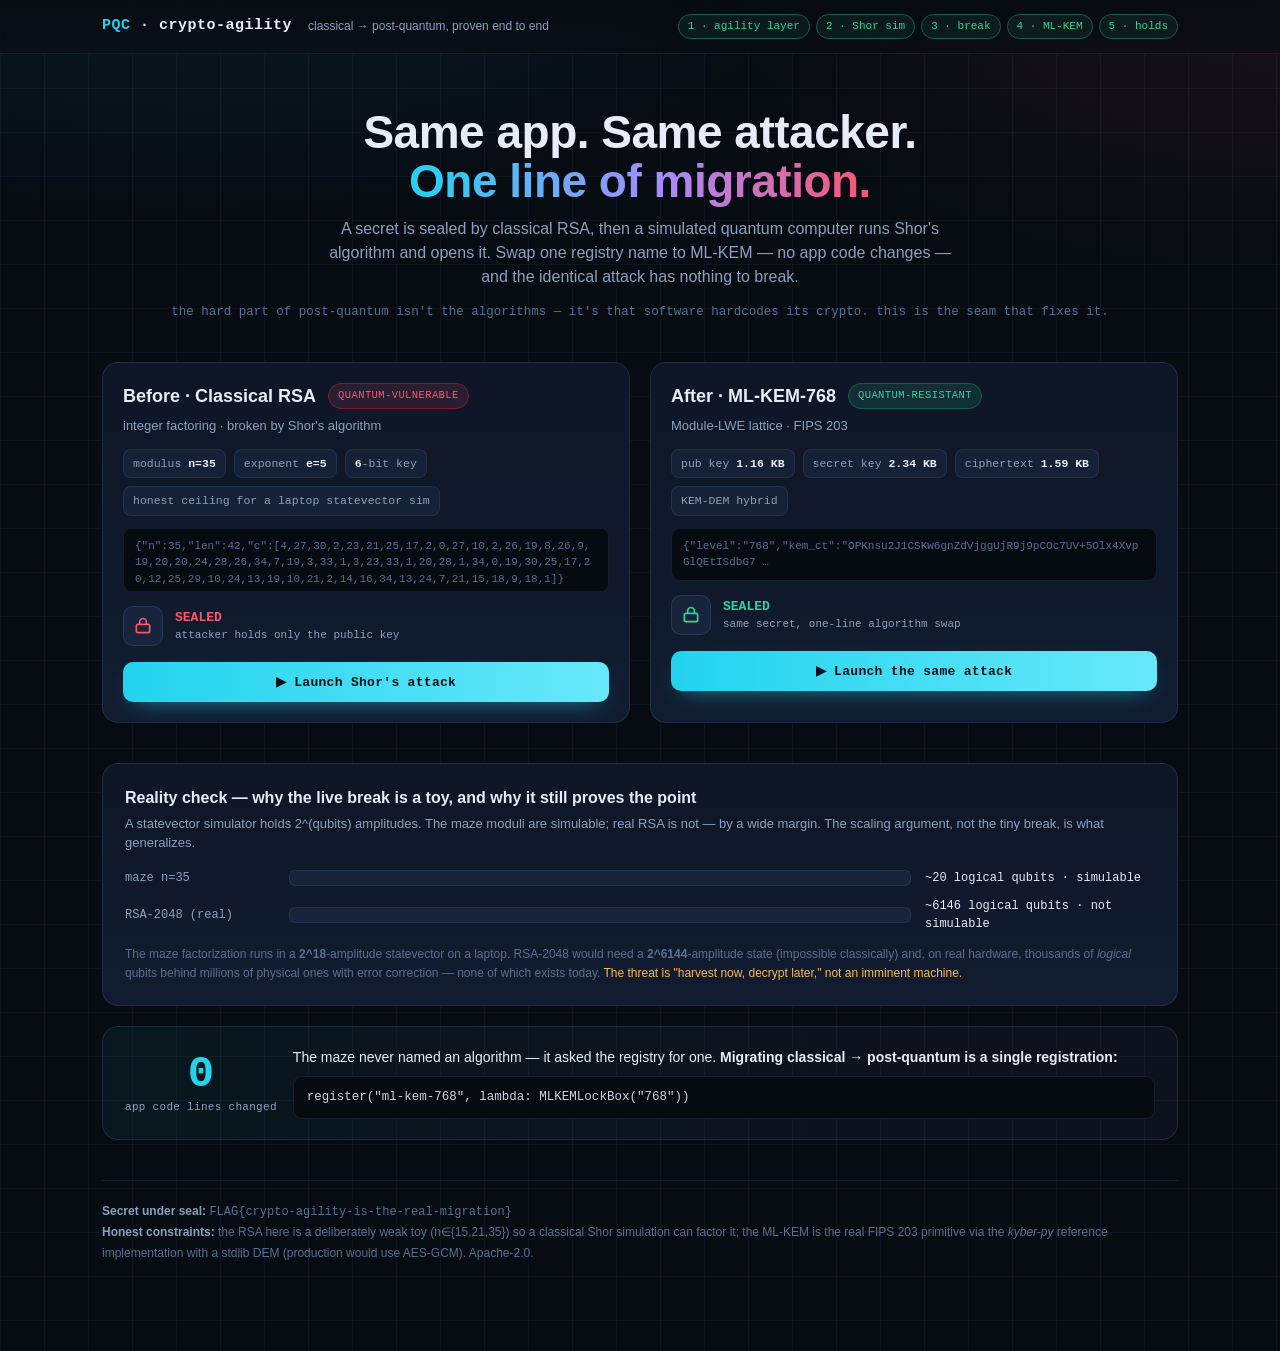
==== demo/index.html @ 7d039f70 "Phases 2-5: simulated Shor attack, ML-KEM migration, before/after demo Phase 2/3 — attacker/: a from" ====
<!doctype html>
<html lang="en">
<head>
<meta charset="utf-8" />
<meta name="viewport" content="width=device-width, initial-scale=1" />
<title>PQC · Crypto-Agility, Proven</title>
<script src="attack_data.js"></script>
<style>
  :root{
    --bg:#070b12; --bg2:#0b111c; --panel:#0e1626; --panel2:#111c30;
    --ink:#e6edf7; --dim:#8ba0bd; --faint:#5b6f8f;
    --cyan:#22d3ee; --cyan-dim:#0e7490;
    --red:#fb5570; --red-dim:#7f1d2e;
    --green:#34d399; --green-dim:#12604a;
    --amber:#f7b955;
    --grid:rgba(120,160,220,.06);
    --mono:"SF Mono",ui-monospace,"Menlo",Consolas,monospace;
    --sans:-apple-system,BlinkMacSystemFont,"Segoe UI",Roboto,sans-serif;
  }
  *{box-sizing:border-box}
  html,body{margin:0}
  body{
    font-family:var(--sans); color:var(--ink); background:var(--bg);
    background-image:
      radial-gradient(1200px 600px at 15% -10%, rgba(34,211,238,.10), transparent 60%),
      radial-gradient(1000px 500px at 100% 0%, rgba(251,85,112,.08), transparent 55%),
      linear-gradient(var(--grid) 1px,transparent 1px),
      linear-gradient(90deg,var(--grid) 1px,transparent 1px);
    background-size:auto,auto,44px 44px,44px 44px;
    line-height:1.5; -webkit-font-smoothing:antialiased;
  }
  .wrap{max-width:1120px;margin:0 auto;padding:0 22px 90px}
  header.top{
    position:sticky;top:0;z-index:20;backdrop-filter:blur(10px);
    background:linear-gradient(180deg,rgba(7,11,18,.92),rgba(7,11,18,.55));
    border-bottom:1px solid rgba(120,160,220,.12);
  }
  .top-in{max-width:1120px;margin:0 auto;padding:14px 22px;display:flex;align-items:center;gap:16px;flex-wrap:wrap}
  .brand{font-family:var(--mono);font-weight:700;letter-spacing:.5px;font-size:15px}
  .brand .q{color:var(--cyan)}
  .tag{font-size:12px;color:var(--dim)}
  .pills{margin-left:auto;display:flex;gap:6px;flex-wrap:wrap}
  .pill{font-family:var(--mono);font-size:11px;padding:3px 9px;border-radius:999px;border:1px solid rgba(120,160,220,.2);color:var(--dim)}
  .pill.on{color:var(--green);border-color:var(--green-dim);background:rgba(52,211,153,.08)}

  .hero{padding:54px 0 26px;text-align:center}
  .hero h1{font-size:clamp(28px,4.5vw,46px);margin:0 0 10px;line-height:1.08;letter-spacing:-.5px}
  .hero h1 .grad{background:linear-gradient(90deg,var(--cyan),#a78bfa 55%,var(--red));-webkit-background-clip:text;background-clip:text;color:transparent}
  .hero p{color:var(--dim);max-width:640px;margin:0 auto;font-size:16px}
  .hero .thesis{margin-top:14px;font-family:var(--mono);font-size:12.5px;color:var(--faint)}

  .grid2{display:grid;grid-template-columns:1fr 1fr;gap:20px;margin-top:14px}
  @media(max-width:860px){.grid2{grid-template-columns:1fr}}

  .vault{position:relative;border-radius:16px;padding:20px;background:linear-gradient(180deg,var(--panel),var(--panel2));border:1px solid rgba(120,160,220,.14);overflow:hidden;transition:border-color .4s,box-shadow .4s}
  .vault.before{--accent:var(--red);--accent-dim:var(--red-dim)}
  .vault.after{--accent:var(--green);--accent-dim:var(--green-dim)}
  .vault.cracked{border-color:var(--red);box-shadow:0 0 0 1px rgba(251,85,112,.4),0 20px 60px -30px rgba(251,85,112,.7)}
  .vault.held{border-color:var(--green);box-shadow:0 0 0 1px rgba(52,211,153,.35),0 20px 60px -30px rgba(52,211,153,.6)}
  .vhead{display:flex;align-items:center;gap:12px;margin-bottom:6px}
  .vhead h2{font-size:18px;margin:0}
  .badge{font-family:var(--mono);font-size:10.5px;letter-spacing:.4px;padding:4px 9px;border-radius:999px;border:1px solid var(--accent-dim);color:var(--accent);background:color-mix(in srgb,var(--accent) 12%,transparent);white-space:nowrap}
  .sub{color:var(--dim);font-size:13px;margin:2px 0 14px}
  .facts{display:flex;flex-wrap:wrap;gap:8px;margin-bottom:12px}
  .fact{font-family:var(--mono);font-size:11.5px;color:var(--dim);background:rgba(120,160,220,.07);border:1px solid rgba(120,160,220,.12);padding:5px 9px;border-radius:8px}
  .fact b{color:var(--ink);font-weight:600}
  .blob{font-family:var(--mono);font-size:11px;color:var(--faint);background:#060a11;border:1px solid rgba(120,160,220,.12);border-radius:9px;padding:9px 11px;max-height:64px;overflow:auto;word-break:break-all;margin-bottom:14px}

  .lockrow{display:flex;align-items:center;gap:12px;margin:4px 0 16px}
  .lockicon{width:40px;height:40px;flex:none;display:grid;place-items:center;border-radius:10px;background:rgba(120,160,220,.08);border:1px solid rgba(120,160,220,.16);color:var(--accent);transition:.4s}
  .lockicon svg{width:20px;height:20px}
  .lockstate{font-family:var(--mono);font-size:13px;color:var(--accent);font-weight:600}
  .lockstate small{display:block;color:var(--dim);font-weight:400;font-size:11px;letter-spacing:0}

  button.launch{width:100%;font-family:var(--mono);font-size:13px;font-weight:600;letter-spacing:.3px;color:#04121a;
    background:linear-gradient(90deg,var(--cyan),#67e8f9);border:0;padding:12px 14px;border-radius:10px;cursor:pointer;transition:.2s;box-shadow:0 8px 24px -12px rgba(34,211,238,.8)}
  button.launch:hover{transform:translateY(-1px);box-shadow:0 12px 30px -12px rgba(34,211,238,.9)}
  button.launch:disabled{opacity:.5;cursor:progress;transform:none}

  .console{margin-top:14px;font-family:var(--mono);font-size:11.5px;border-top:1px dashed rgba(120,160,220,.16);padding-top:12px;min-height:8px;display:none}
  .console.show{display:block}
  .line{opacity:0;transform:translateY(4px);animation:rise .34s forwards;padding:2px 0;color:var(--dim);display:flex;gap:8px}
  .line .mk{color:var(--cyan)}
  .line.ok .mk{color:var(--green)} .line.ok{color:var(--ink)}
  .line.hot .mk{color:var(--red)} .line.hot{color:#ffd7de}
  @keyframes rise{to{opacity:1;transform:none}}

  .qft{margin:12px 0 6px;height:120px;position:relative;background:linear-gradient(180deg,#060a11,#0a1120);border:1px solid rgba(120,160,220,.14);border-radius:10px;overflow:hidden}
  .qft .axis{position:absolute;left:0;right:0;bottom:0;height:1px;background:rgba(120,160,220,.18)}
  .qbar{position:absolute;bottom:1px;width:5px;border-radius:3px 3px 0 0;background:linear-gradient(180deg,var(--cyan),rgba(34,211,238,.15));box-shadow:0 0 10px rgba(34,211,238,.55);height:0;transition:height .7s cubic-bezier(.2,.8,.2,1)}
  .qbar.pk{background:linear-gradient(180deg,#fb5570,rgba(251,85,112,.2));box-shadow:0 0 14px rgba(251,85,112,.8)}
  .qcap{position:absolute;top:8px;left:10px;font-family:var(--mono);font-size:10.5px;color:var(--faint)}
  .qcap b{color:var(--cyan)}

  .reveal{margin-top:12px;font-family:var(--mono);font-size:14px;color:var(--red);background:rgba(251,85,112,.08);border:1px solid var(--red-dim);border-radius:10px;padding:12px 13px;display:none}
  .reveal.show{display:block}
  .reveal .k{color:var(--dim);font-size:11px;display:block;margin-bottom:4px}
  .held-note{margin-top:12px;font-family:var(--mono);font-size:12px;color:var(--green);background:rgba(52,211,153,.07);border:1px solid var(--green-dim);border-radius:10px;padding:11px 12px;display:none}
  .held-note.show{display:block}

  section.band{margin-top:40px;border-radius:16px;padding:22px;background:linear-gradient(180deg,var(--panel),var(--panel2));border:1px solid rgba(120,160,220,.14)}
  section.band h3{margin:0 0 4px;font-size:16px}
  section.band p.k{color:var(--dim);font-size:13px;margin:0 0 16px}
  .scale-row{display:flex;align-items:center;gap:14px;margin:10px 0;font-family:var(--mono);font-size:12px}
  .scale-row .name{width:150px;color:var(--dim);flex:none}
  .scale-row .track{flex:1;height:16px;border-radius:6px;background:rgba(120,160,220,.08);overflow:hidden;border:1px solid rgba(120,160,220,.12)}
  .scale-row .fill{height:100%;border-radius:6px}
  .scale-row .fill.toy{background:linear-gradient(90deg,var(--green),#6ee7b7)}
  .scale-row .fill.real{background:linear-gradient(90deg,var(--red),#fca5b5)}
  .scale-row .val{width:230px;flex:none;color:var(--ink)}
  .caption{color:var(--faint);font-size:12px;margin-top:12px;line-height:1.6}

  .mig{margin-top:20px;display:grid;grid-template-columns:auto 1fr;gap:16px;align-items:center;border-radius:16px;padding:20px 22px;background:linear-gradient(90deg,rgba(34,211,238,.06),rgba(167,139,250,.05));border:1px solid rgba(120,160,220,.16)}
  @media(max-width:640px){.mig{grid-template-columns:1fr}}
  .mig .big{font-family:var(--mono);font-size:44px;font-weight:800;color:var(--cyan);line-height:1;text-align:center}
  .mig .big small{display:block;font-size:11px;color:var(--dim);font-weight:500;margin-top:6px;letter-spacing:.3px}
  .mig code{display:block;font-family:var(--mono);font-size:12.5px;color:#cbd5e1;background:#060a11;border:1px solid rgba(120,160,220,.14);border-radius:9px;padding:11px 13px;margin-top:8px;overflow:auto}
  .mig .lbl{font-size:14px}
  .mig .lbl b{color:var(--ink)}

  footer{margin-top:40px;color:var(--faint);font-size:12px;line-height:1.7;border-top:1px solid rgba(120,160,220,.12);padding-top:20px}
  footer b{color:var(--dim)}
  .warn{color:var(--amber)}
</style>
</head>
<body>
<header class="top">
  <div class="top-in">
    <span class="brand"><span class="q">PQC</span> · crypto-agility</span>
    <span class="tag">classical → post-quantum, proven end to end</span>
    <span class="pills">
      <span class="pill on">1 · agility layer</span>
      <span class="pill on">2 · Shor sim</span>
      <span class="pill on">3 · break</span>
      <span class="pill on">4 · ML-KEM</span>
      <span class="pill on">5 · holds</span>
    </span>
  </div>
</header>

<div class="wrap">
  <div class="hero">
    <h1>Same app. Same attacker.<br><span class="grad">One line of migration.</span></h1>
    <p>A secret is sealed by classical RSA, then a simulated quantum computer runs
       Shor's algorithm and opens it. Swap one registry name to ML-KEM — no app code changes —
       and the identical attack has nothing to break.</p>
    <div class="thesis">the hard part of post-quantum isn't the algorithms — it's that software hardcodes its crypto. this is the seam that fixes it.</div>
  </div>

  <div class="grid2">
    <!-- BEFORE -->
    <div class="vault before" id="v-before">
      <div class="vhead"><h2>Before · Classical RSA</h2><span class="badge" id="b-badge">QUANTUM-VULNERABLE</span></div>
      <div class="sub" id="b-sub">integer factoring · broken by Shor's algorithm</div>
      <div class="facts" id="b-facts"></div>
      <div class="blob" id="b-blob"></div>
      <div class="lockrow">
        <div class="lockicon" id="b-icon">$LOCK$</div>
        <div class="lockstate" id="b-state">SEALED<small>attacker holds only the public key</small></div>
      </div>
      <button class="launch" id="b-launch">▶ Launch Shor's attack</button>
      <div class="qft" id="b-qft" style="display:none"><div class="qcap" id="b-qcap"></div><div class="axis"></div></div>
      <div class="console" id="b-con"></div>
      <div class="reveal" id="b-reveal"></div>
    </div>

    <!-- AFTER -->
    <div class="vault after" id="v-after">
      <div class="vhead"><h2>After · ML-KEM-768</h2><span class="badge" id="a-badge">QUANTUM-RESISTANT</span></div>
      <div class="sub" id="a-sub">Module-LWE lattice · FIPS 203</div>
      <div class="facts" id="a-facts"></div>
      <div class="blob" id="a-blob"></div>
      <div class="lockrow">
        <div class="lockicon" id="a-icon">$LOCK$</div>
        <div class="lockstate" id="a-state">SEALED<small>same secret, one-line algorithm swap</small></div>
      </div>
      <button class="launch" id="a-launch">▶ Launch the same attack</button>
      <div class="console" id="a-con"></div>
      <div class="held-note" id="a-held"></div>
    </div>
  </div>

  <!-- REALITY CHECK -->
  <section class="band">
    <h3>Reality check — why the live break is a toy, and why it still proves the point</h3>
    <p class="k">A statevector simulator holds 2^(qubits) amplitudes. The maze moduli are simulable; real RSA is not — by a wide margin. The scaling argument, not the tiny break, is what generalizes.</p>
    <div id="scale"></div>
    <div class="caption" id="scale-cap"></div>
  </section>

  <!-- MIGRATION -->
  <div class="mig">
    <div class="big" id="mig-num">0<small>app code lines changed</small></div>
    <div class="lbl">
      <div class="lbl">The maze never named an algorithm — it asked the registry for one. <b>Migrating classical → post-quantum is a single registration:</b></div>
      <code id="mig-code"></code>
    </div>
  </div>

  <footer id="foot"></footer>
</div>

<script>
const LOCK = '<svg viewBox="0 0 24 24" fill="none" stroke="currentColor" stroke-width="2"><rect x="4" y="10" width="16" height="10" rx="2"/><path d="M8 10V7a4 4 0 0 1 8 0v3"/></svg>';
const UNLOCK = '<svg viewBox="0 0 24 24" fill="none" stroke="currentColor" stroke-width="2"><rect x="4" y="10" width="16" height="10" rx="2"/><path d="M8 10V7a4 4 0 0 1 7.5-2"/></svg>';
document.querySelectorAll('.lockicon').forEach(e=>e.innerHTML=LOCK);

const D = window.ATTACK;
const sleep = ms => new Promise(r=>setTimeout(r,ms));
const $ = id => document.getElementById(id);
const fmtBytes = n => n>=1024 ? (n/1024).toFixed(2)+' KB' : n+' B';

function boot(){
  if(!D){ $('foot').textContent='attack_data.js not found — run: python -m attacker.report'; return; }
  const b=D.before, a=D.after;

  // BEFORE facts
  $('b-facts').innerHTML = [
    `modulus <b>n=${b.n}</b>`, `exponent <b>e=${b.e}</b>`,
    `<b>${b.bits}</b>-bit key`, `${b.note}`
  ].map(t=>`<span class="fact">${t}</span>`).join('');
  $('b-blob').textContent = b.ciphertext;

  // AFTER facts
  $('a-facts').innerHTML = [
    `pub key <b>${fmtBytes(a.public_bytes)}</b>`, `secret key <b>${fmtBytes(a.private_bytes)}</b>`,
    `ciphertext <b>${fmtBytes(a.ciphertext_bytes)}</b>`, `KEM-DEM hybrid`
  ].map(t=>`<span class="fact">${t}</span>`).join('');
  $('a-blob').textContent = a.ciphertext_preview + ' …';

  // scaling
  const toy=D.resources.toy, real=D.resources.rsa2048;
  const logq_toy=toy.logical_qubits_approx, logq_real=real.logical_qubits_approx;
  const lg = v => Math.log10(v);
  const pct = v => (lg(v)/lg(logq_real)*100).toFixed(1);
  $('scale').innerHTML = `
    <div class="scale-row"><span class="name">maze n=${b.n}</span>
      <span class="track"><span class="fill toy" style="width:${pct(logq_toy)}%"></span></span>
      <span class="val">~${logq_toy} logical qubits · simulable</span></div>
    <div class="scale-row"><span class="name">RSA-2048 (real)</span>
      <span class="track"><span class="fill real" style="width:100%"></span></span>
      <span class="val">~${logq_real} logical qubits · not simulable</span></div>`;
  $('scale-cap').innerHTML = `The maze factorization runs in a <b>2^${toy.statevector_amplitudes.split('^')[1]}</b>-amplitude statevector on a laptop.
    RSA-2048 would need a <b>2^${real.statevector_amplitudes.split('^')[1]}</b>-amplitude state (impossible classically) and, on real hardware, thousands of
    <i>logical</i> qubits behind millions of physical ones with error correction — none of which exists today.
    <span class="warn">The threat is "harvest now, decrypt later," not an imminent machine.</span>`;

  // migration
  $('mig-num').innerHTML = D.migration.application_code_changes + '<small>app code lines changed</small>';
  $('mig-code').textContent = D.migration.registry_line;

  $('foot').innerHTML = `<b>Secret under seal:</b> <span style="font-family:var(--mono)">${D.secret_plaintext}</span><br>
    <b>Honest constraints:</b> the RSA here is a deliberately weak toy (n∈{15,21,35}) so a classical Shor simulation can factor it; the ML-KEM is the real FIPS 203 primitive via the <i>kyber-py</i> reference implementation with a stdlib DEM (production would use AES-GCM). Apache-2.0.`;
}

async function attackBefore(){
  const btn=$('b-launch'); btn.disabled=true; btn.textContent='running…';
  const c=$('b-con'); c.classList.add('show'); c.innerHTML='';
  const at=D.before.attack;
  const add=(txt,cls='')=>{ const d=document.createElement('div'); d.className='line '+cls; d.innerHTML=`<span class="mk">▸</span><span>${txt}</span>`; c.appendChild(d); };

  add(`booting simulated quantum computer — ${at.counting_qubits} counting + ${at.work_qubits} work qubits (${at.resource_estimate.statevector_amplitudes} amplitudes)`); await sleep(650);
  add(`choosing base a=${at.a} · gcd(${at.a}, ${at.N}) = 1 ✓ coprime`,'ok'); await sleep(650);
  add(`preparing superposition  Σ|x⟩ |${at.a}^x mod ${at.N}⟩  over ${at.M} states`); await sleep(500);

  // QFT viz
  const qft=$('b-qft'); qft.style.display='block';
  $('b-qcap').innerHTML=`quantum Fourier transform · interference peaks → period <b>r</b>`;
  const peaks=at.peaks, maxP=Math.max(...peaks.map(p=>p[1]));
  const W=qft.clientWidth-14;
  peaks.forEach(([cc,pp],i)=>{
    const bar=document.createElement('div'); bar.className='qbar'+(cc===at.measured_c?' pk':'');
    bar.style.left=(7+(cc/at.M)*W)+'px'; qft.appendChild(bar);
    setTimeout(()=>{ bar.style.height=(8+(pp/maxP)*92)+'px'; }, 120+i*45);
  });
  await sleep(1300);
  add(`measured c = ${at.measured_c} / ${at.M}  →  continued fraction  →  period r = ${at.period}`,'ok'); await sleep(750);
  add(`r is even · ${at.a}^(r/2) mod ${at.N} = ${at.half_exp} ≠ −1 ✓`,'ok'); await sleep(750);
  add(`gcd(${at.half_exp}−1, ${at.N}) = ${at.factors[0]}   ·   gcd(${at.half_exp}+1, ${at.N}) = ${at.factors[1]}`,'hot'); await sleep(700);
  add(`n = ${at.factors[0]} × ${at.factors[1]}  →  recovered private exponent d = ${at.recovered_d}`,'hot'); await sleep(700);

  // crack the vault
  $('v-before').classList.add('cracked');
  $('b-icon').innerHTML=UNLOCK; $('b-icon').style.color='var(--red)';
  $('b-state').innerHTML='CRACKED<small>private key reconstructed from the public key alone</small>';
  const rv=$('b-reveal'); rv.classList.add('show');
  rv.innerHTML=`<span class="k">vault opened — secret recovered:</span><span id="typ"></span>`;
  const target=at.revealed, tp=$('typ');
  for(let i=0;i<=target.length;i++){ tp.textContent=target.slice(0,i); await sleep(22); }
  btn.textContent='vault cracked';
}

async function attackAfter(){
  const btn=$('a-launch'); btn.disabled=true; btn.textContent='running…';
  const c=$('a-con'); c.classList.add('show'); c.innerHTML='';
  const at=D.after.attack;
  const add=(txt,cls='')=>{ const d=document.createElement('div'); d.className='line '+cls; d.innerHTML=`<span class="mk">▸</span><span>${txt}</span>`; c.appendChild(d); };

  add('booting the same simulated quantum computer…'); await sleep(700);
  add(`scanning target <b>${D.after.algorithm}</b> for a factoring / discrete-log problem…`); await sleep(900);
  add('no modulus found · security = Module-LWE (lattice)','ok'); await sleep(700);
  add("Shor's period-finding gives no advantage here — nothing to factor",'ok'); await sleep(600);

  $('v-after').classList.add('held');
  $('a-icon').style.color='var(--green)';
  $('a-state').innerHTML='HELD<small>the identical attack terminates with no result</small>';
  const h=$('a-held'); h.classList.add('show');
  h.innerHTML=`<b style="color:var(--green)">ATTACK FAILED · VAULT INTACT</b><br>${at.reason}<br><br>
     <span style="color:var(--dim)">Legitimate holder still opens it with the real key: <b style="color:var(--green)">${D.after.opened_with_key?'yes ✓':'no'}</b></span>`;
  btn.textContent='vault held';
}

$('b-launch').addEventListener('click',attackBefore);
$('a-launch').addEventListener('click',attackAfter);
boot();
</script>
</body>
</html>
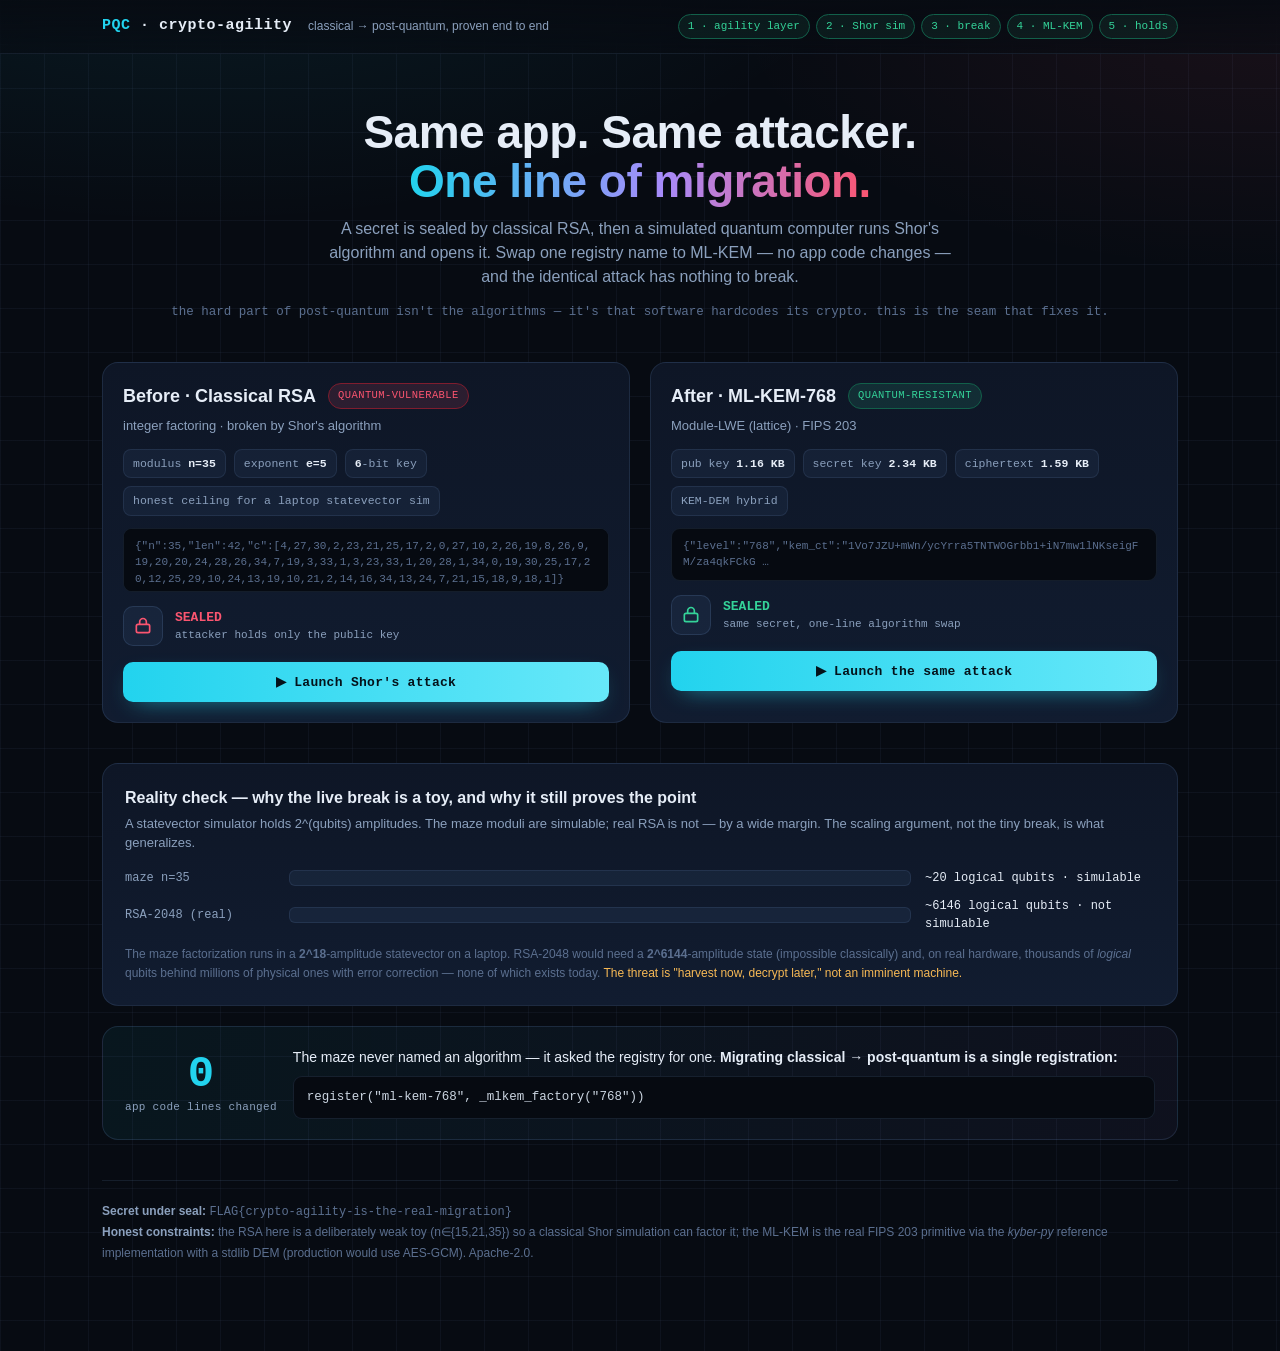
==== commit ceaf3c30: "Phase 6 hardening: fix issues from adversarial multi-agent review A 16-agent adversarial review (cry" ====
--- a/demo/index.html
+++ b/demo/index.html
@@ -166,7 +166,7 @@
 
     <!-- AFTER -->
     <div class="vault after" id="v-after">
-      <div class="vhead"><h2>After · ML-KEM-768</h2><span class="badge" id="a-badge">QUANTUM-RESISTANT</span></div>
+      <div class="vhead"><h2 id="a-title">After · ML-KEM-768</h2><span class="badge" id="a-badge">QUANTUM-RESISTANT</span></div>
       <div class="sub" id="a-sub">Module-LWE lattice · FIPS 203</div>
       <div class="facts" id="a-facts"></div>
       <div class="blob" id="a-blob"></div>
@@ -220,6 +220,10 @@
     `<b>${b.bits}</b>-bit key`, `${b.note}`
   ].map(t=>`<span class="fact">${t}</span>`).join('');
   $('b-blob').textContent = b.ciphertext;
+
+  // AFTER header/sub — data-bound so they never go stale on a level swap
+  $('a-title').textContent = 'After · ' + a.algorithm.toUpperCase();
+  if(a.family) $('a-sub').textContent = a.family + ' · FIPS 203';
 
   // AFTER facts
   $('a-facts').innerHTML = [
@@ -296,10 +300,11 @@
   const at=D.after.attack;
   const add=(txt,cls='')=>{ const d=document.createElement('div'); d.className='line '+cls; d.innerHTML=`<span class="mk">▸</span><span>${txt}</span>`; c.appendChild(d); };
 
-  add('booting the same simulated quantum computer…'); await sleep(700);
-  add(`scanning target <b>${D.after.algorithm}</b> for a factoring / discrete-log problem…`); await sleep(900);
-  add('no modulus found · security = Module-LWE (lattice)','ok'); await sleep(700);
-  add("Shor's period-finding gives no advantage here — nothing to factor",'ok'); await sleep(600);
+  const probe = at.probe || {};
+  add('booting the same simulated quantum computer — factoring routine online'); await sleep(700);
+  add(`probing the public key of <b>${D.after.algorithm}</b> for an integer modulus to factor…`); await sleep(900);
+  add(`public key is a ${probe.public_key_type||'lattice key'}${probe.public_key_bytes?' ('+fmtBytes(probe.public_key_bytes)+')':''} · integer modulus found: <b>${probe.integer_modulus_found?'yes':'no'}</b>`, probe.integer_modulus_found?'hot':'ok'); await sleep(800);
+  add("no factoring target → Shor's period-finding has no input; the attack halts before it starts",'ok'); await sleep(600);
 
   $('v-after').classList.add('held');
   $('a-icon').style.color='var(--green)';
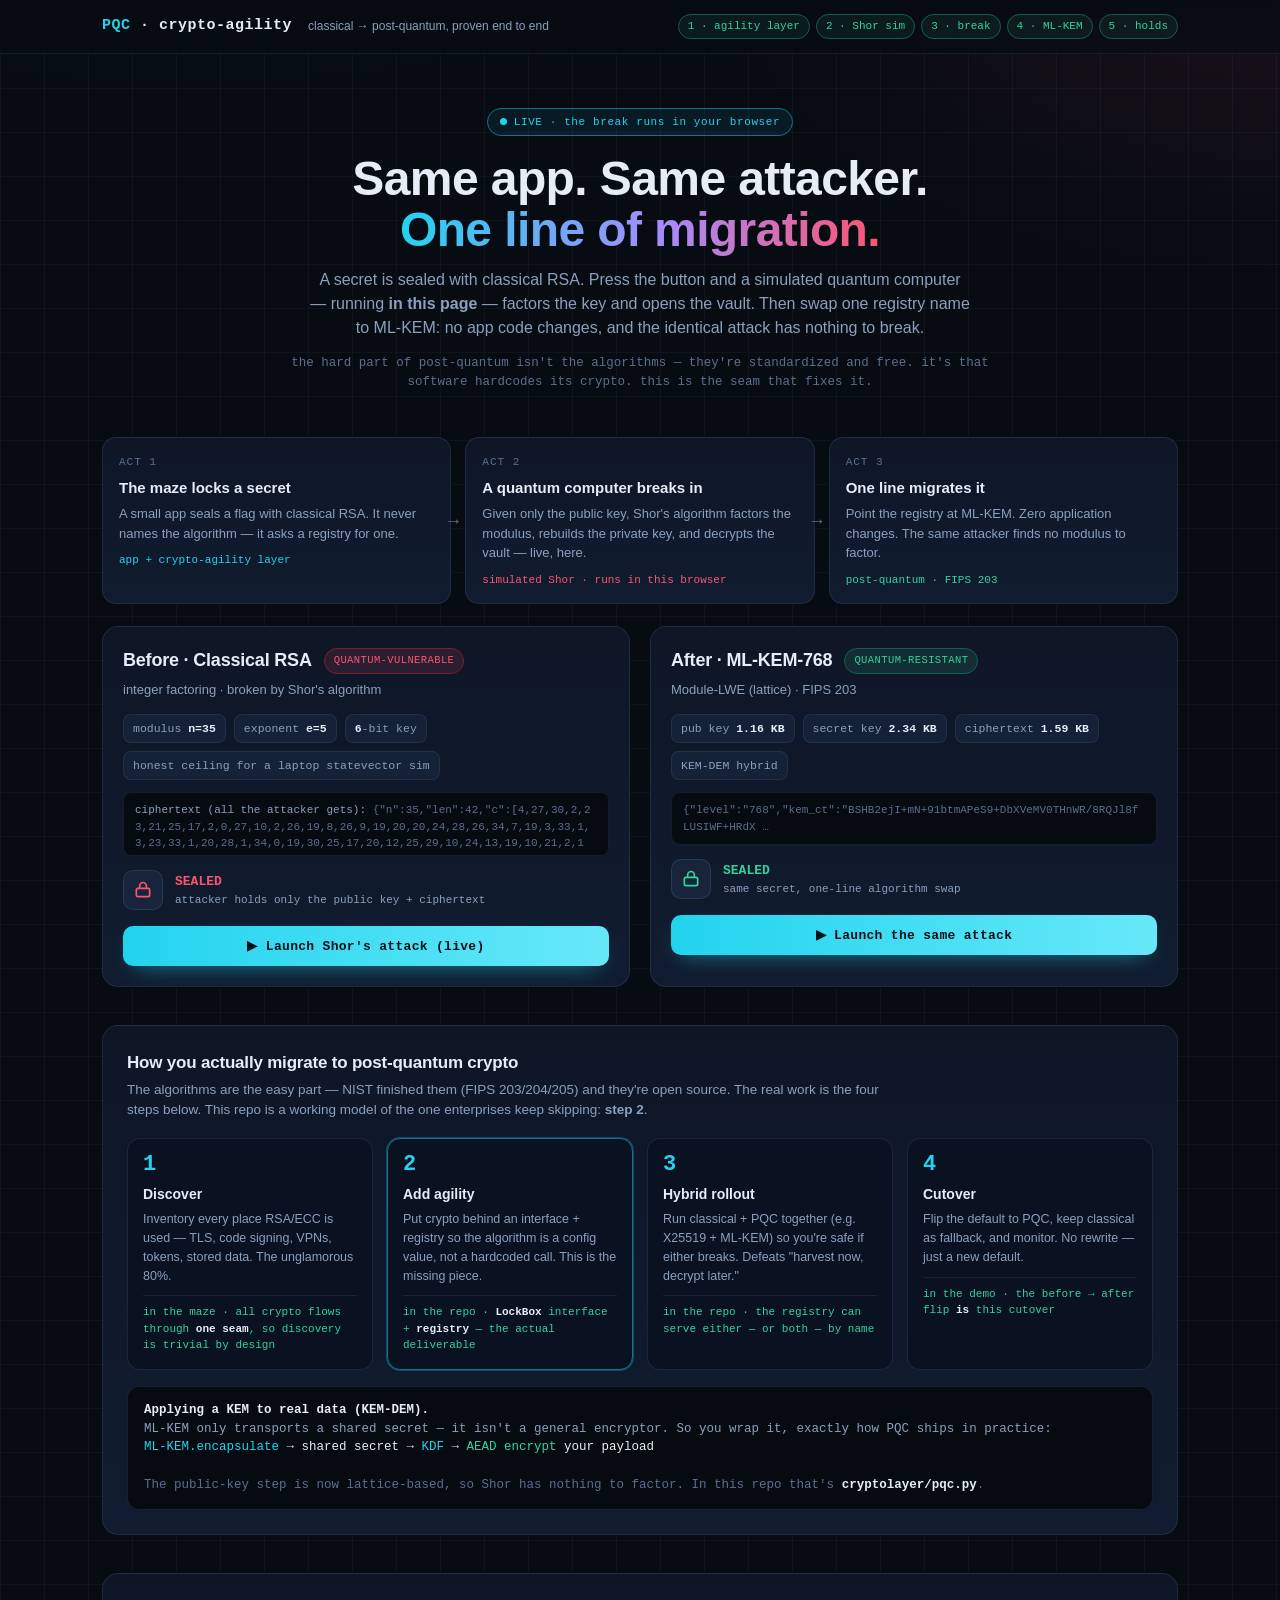
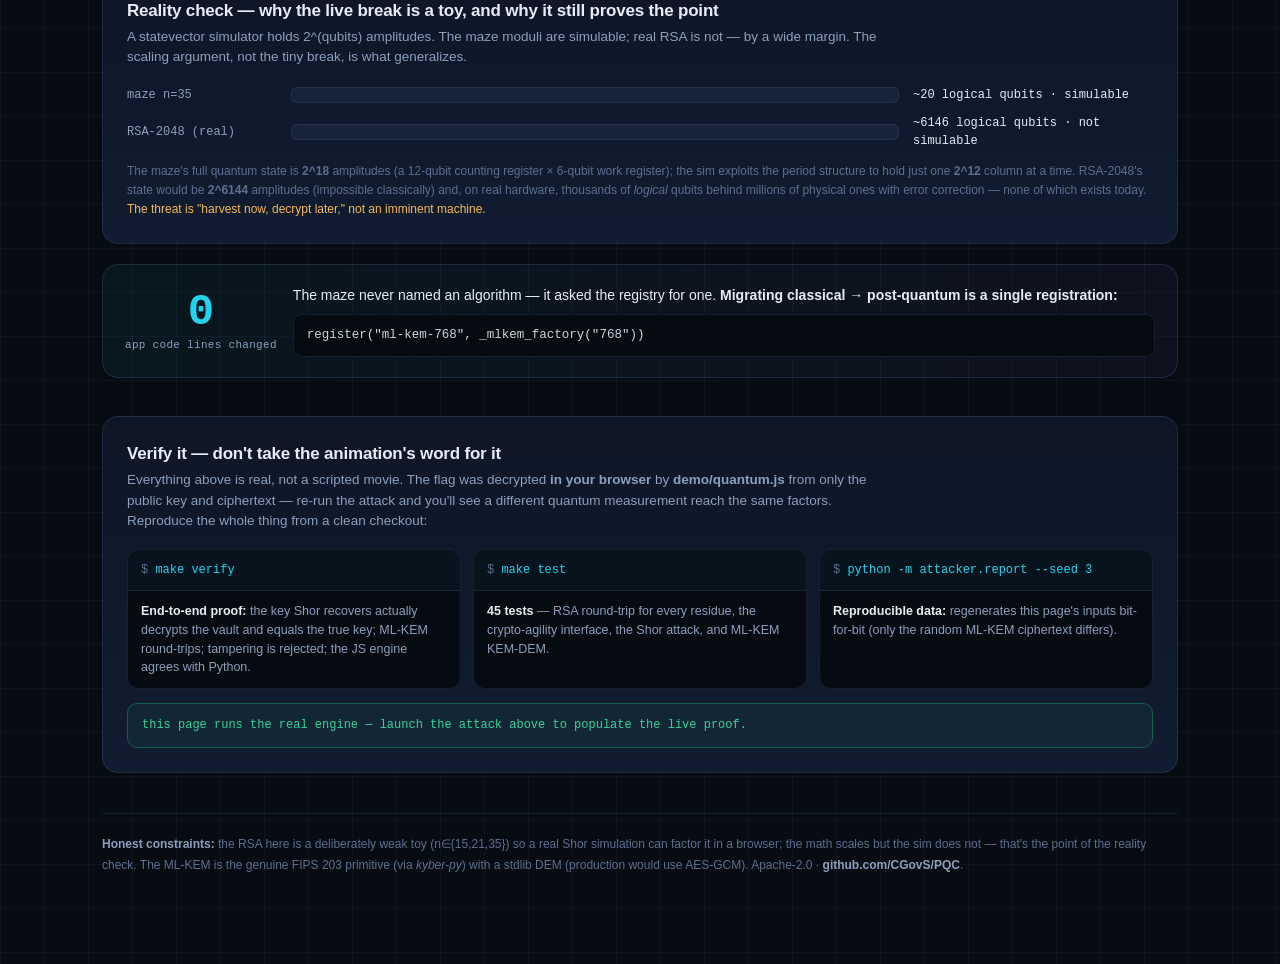
==== commit 84420739: "v2.1.0 — live in-browser hack, PQC explainers, real verification harness The demo now performs the b" ====
--- a/demo/index.html
+++ b/demo/index.html
@@ -3,17 +3,19 @@
 <head>
 <meta charset="utf-8" />
 <meta name="viewport" content="width=device-width, initial-scale=1" />
-<title>PQC · Crypto-Agility, Proven</title>
+<title>PQC · Crypto-Agility, Proven Live</title>
 <script src="attack_data.js"></script>
+<script src="quantum.js"></script>
 <style>
   :root{
     --bg:#070b12; --bg2:#0b111c; --panel:#0e1626; --panel2:#111c30;
     --ink:#e6edf7; --dim:#8ba0bd; --faint:#5b6f8f;
-    --cyan:#22d3ee; --cyan-dim:#0e7490;
+    --cyan:#22d3ee; --cyan-dim:#0e7490; --violet:#a78bfa;
     --red:#fb5570; --red-dim:#7f1d2e;
     --green:#34d399; --green-dim:#12604a;
     --amber:#f7b955;
     --grid:rgba(120,160,220,.06);
+    --line:rgba(120,160,220,.14);
     --mono:"SF Mono",ui-monospace,"Menlo",Consolas,monospace;
     --sans:-apple-system,BlinkMacSystemFont,"Segoe UI",Roboto,sans-serif;
   }
@@ -30,6 +32,9 @@
     line-height:1.5; -webkit-font-smoothing:antialiased;
   }
   .wrap{max-width:1120px;margin:0 auto;padding:0 22px 90px}
+  a{color:var(--cyan)}
+  h2,h3{letter-spacing:-.2px}
+
   header.top{
     position:sticky;top:0;z-index:20;backdrop-filter:blur(10px);
     background:linear-gradient(180deg,rgba(7,11,18,.92),rgba(7,11,18,.55));
@@ -43,16 +48,32 @@
   .pill{font-family:var(--mono);font-size:11px;padding:3px 9px;border-radius:999px;border:1px solid rgba(120,160,220,.2);color:var(--dim)}
   .pill.on{color:var(--green);border-color:var(--green-dim);background:rgba(52,211,153,.08)}
 
-  .hero{padding:54px 0 26px;text-align:center}
-  .hero h1{font-size:clamp(28px,4.5vw,46px);margin:0 0 10px;line-height:1.08;letter-spacing:-.5px}
-  .hero h1 .grad{background:linear-gradient(90deg,var(--cyan),#a78bfa 55%,var(--red));-webkit-background-clip:text;background-clip:text;color:transparent}
-  .hero p{color:var(--dim);max-width:640px;margin:0 auto;font-size:16px}
-  .hero .thesis{margin-top:14px;font-family:var(--mono);font-size:12.5px;color:var(--faint)}
-
-  .grid2{display:grid;grid-template-columns:1fr 1fr;gap:20px;margin-top:14px}
+  .hero{padding:54px 0 20px;text-align:center}
+  .live{display:inline-flex;align-items:center;gap:7px;font-family:var(--mono);font-size:11px;letter-spacing:.6px;color:var(--cyan);
+    border:1px solid var(--cyan-dim);background:rgba(34,211,238,.08);padding:5px 12px;border-radius:999px;margin-bottom:18px}
+  .live .dot{width:7px;height:7px;border-radius:50%;background:var(--cyan);box-shadow:0 0 0 0 rgba(34,211,238,.7);animation:pulse 1.8s infinite}
+  @keyframes pulse{0%{box-shadow:0 0 0 0 rgba(34,211,238,.6)}70%{box-shadow:0 0 0 7px rgba(34,211,238,0)}100%{box-shadow:0 0 0 0 rgba(34,211,238,0)}}
+  .hero h1{font-size:clamp(28px,4.6vw,48px);margin:0 0 12px;line-height:1.06;letter-spacing:-.6px}
+  .hero h1 .grad{background:linear-gradient(90deg,var(--cyan),var(--violet) 55%,var(--red));-webkit-background-clip:text;background-clip:text;color:transparent}
+  .hero p{color:var(--dim);max-width:660px;margin:0 auto;font-size:16px}
+  .hero .thesis{margin-top:14px;font-family:var(--mono);font-size:12.5px;color:var(--faint);max-width:760px;margin-left:auto;margin-right:auto}
+
+  /* 3-act explainer strip */
+  .acts{display:grid;grid-template-columns:repeat(3,1fr);gap:14px;margin:26px 0 6px}
+  @media(max-width:820px){.acts{grid-template-columns:1fr}}
+  .act{position:relative;border-radius:14px;padding:16px 16px 15px;background:linear-gradient(180deg,var(--panel),var(--panel2));border:1px solid var(--line)}
+  .act .n{font-family:var(--mono);font-size:11px;color:var(--faint);letter-spacing:1px}
+  .act h4{margin:6px 0 5px;font-size:15px}
+  .act p{margin:0;color:var(--dim);font-size:13px}
+  .act .who{margin-top:9px;font-family:var(--mono);font-size:11px;color:var(--cyan)}
+  .act.a2 .who{color:var(--red)} .act.a3 .who{color:var(--green)}
+  .act .arrow{position:absolute;right:-12px;top:50%;transform:translateY(-50%);color:var(--faint);font-size:18px;z-index:2}
+  @media(max-width:820px){.act .arrow{display:none}}
+
+  .grid2{display:grid;grid-template-columns:1fr 1fr;gap:20px;margin-top:22px}
   @media(max-width:860px){.grid2{grid-template-columns:1fr}}
 
-  .vault{position:relative;border-radius:16px;padding:20px;background:linear-gradient(180deg,var(--panel),var(--panel2));border:1px solid rgba(120,160,220,.14);overflow:hidden;transition:border-color .4s,box-shadow .4s}
+  .vault{position:relative;border-radius:16px;padding:20px;background:linear-gradient(180deg,var(--panel),var(--panel2));border:1px solid var(--line);overflow:hidden;transition:border-color .4s,box-shadow .4s}
   .vault.before{--accent:var(--red);--accent-dim:var(--red-dim)}
   .vault.after{--accent:var(--green);--accent-dim:var(--green-dim)}
   .vault.cracked{border-color:var(--red);box-shadow:0 0 0 1px rgba(251,85,112,.4),0 20px 60px -30px rgba(251,85,112,.7)}
@@ -65,6 +86,7 @@
   .fact{font-family:var(--mono);font-size:11.5px;color:var(--dim);background:rgba(120,160,220,.07);border:1px solid rgba(120,160,220,.12);padding:5px 9px;border-radius:8px}
   .fact b{color:var(--ink);font-weight:600}
   .blob{font-family:var(--mono);font-size:11px;color:var(--faint);background:#060a11;border:1px solid rgba(120,160,220,.12);border-radius:9px;padding:9px 11px;max-height:64px;overflow:auto;word-break:break-all;margin-bottom:14px}
+  .blob .bk{color:var(--dim)}
 
   .lockrow{display:flex;align-items:center;gap:12px;margin:4px 0 16px}
   .lockicon{width:40px;height:40px;flex:none;display:grid;place-items:center;border-radius:10px;background:rgba(120,160,220,.08);border:1px solid rgba(120,160,220,.16);color:var(--accent);transition:.4s}
@@ -76,6 +98,7 @@
     background:linear-gradient(90deg,var(--cyan),#67e8f9);border:0;padding:12px 14px;border-radius:10px;cursor:pointer;transition:.2s;box-shadow:0 8px 24px -12px rgba(34,211,238,.8)}
   button.launch:hover{transform:translateY(-1px);box-shadow:0 12px 30px -12px rgba(34,211,238,.9)}
   button.launch:disabled{opacity:.5;cursor:progress;transform:none}
+  button.launch.rerun{background:linear-gradient(90deg,#334155,#475569);color:var(--ink);box-shadow:none}
 
   .console{margin-top:14px;font-family:var(--mono);font-size:11.5px;border-top:1px dashed rgba(120,160,220,.16);padding-top:12px;min-height:8px;display:none}
   .console.show{display:block}
@@ -85,29 +108,48 @@
   .line.hot .mk{color:var(--red)} .line.hot{color:#ffd7de}
   @keyframes rise{to{opacity:1;transform:none}}
 
-  .qft{margin:12px 0 6px;height:120px;position:relative;background:linear-gradient(180deg,#060a11,#0a1120);border:1px solid rgba(120,160,220,.14);border-radius:10px;overflow:hidden}
-  .qft .axis{position:absolute;left:0;right:0;bottom:0;height:1px;background:rgba(120,160,220,.18)}
-  .qbar{position:absolute;bottom:1px;width:5px;border-radius:3px 3px 0 0;background:linear-gradient(180deg,var(--cyan),rgba(34,211,238,.15));box-shadow:0 0 10px rgba(34,211,238,.55);height:0;transition:height .7s cubic-bezier(.2,.8,.2,1)}
-  .qbar.pk{background:linear-gradient(180deg,#fb5570,rgba(251,85,112,.2));box-shadow:0 0 14px rgba(251,85,112,.8)}
-  .qcap{position:absolute;top:8px;left:10px;font-family:var(--mono);font-size:10.5px;color:var(--faint)}
-  .qcap b{color:var(--cyan)}
-
-  .reveal{margin-top:12px;font-family:var(--mono);font-size:14px;color:var(--red);background:rgba(251,85,112,.08);border:1px solid var(--red-dim);border-radius:10px;padding:12px 13px;display:none}
+  .qft{margin:12px 0 6px;height:132px;position:relative;background:linear-gradient(180deg,#060a11,#0a1120);border:1px solid rgba(120,160,220,.14);border-radius:10px;overflow:hidden}
+  .qft .axis{position:absolute;left:0;right:0;bottom:18px;height:1px;background:rgba(120,160,220,.18)}
+  .qbar{position:absolute;bottom:19px;width:5px;border-radius:3px 3px 0 0;background:linear-gradient(180deg,var(--cyan),rgba(34,211,238,.15));box-shadow:0 0 10px rgba(34,211,238,.55);height:0;transition:height .7s cubic-bezier(.2,.8,.2,1)}
+  .qbar.pk{background:linear-gradient(180deg,#fb5570,rgba(251,85,112,.2));box-shadow:0 0 16px rgba(251,85,112,.85);width:6px}
+  .qcap{position:absolute;top:8px;left:10px;right:10px;font-family:var(--mono);font-size:10.5px;color:var(--faint);display:flex;justify-content:space-between}
+  .qcap b{color:var(--cyan)} .qcap .lg{color:var(--red)}
+  .qtick{position:absolute;bottom:3px;font-family:var(--mono);font-size:9.5px;color:var(--faint);transform:translateX(-50%)}
+
+  .reveal{margin-top:12px;font-family:var(--mono);font-size:14px;color:var(--red);background:rgba(251,85,112,.08);border:1px solid var(--red-dim);border-radius:10px;padding:12px 13px;display:none;word-break:break-all}
   .reveal.show{display:block}
   .reveal .k{color:var(--dim);font-size:11px;display:block;margin-bottom:4px}
-  .held-note{margin-top:12px;font-family:var(--mono);font-size:12px;color:var(--green);background:rgba(52,211,153,.07);border:1px solid var(--green-dim);border-radius:10px;padding:11px 12px;display:none}
+  .reveal .vok{color:var(--green);font-size:11px;display:block;margin-top:7px}
+  .held-note{margin-top:12px;font-family:var(--mono);font-size:12px;color:var(--green);background:rgba(52,211,153,.07);border:1px solid var(--green-dim);border-radius:10px;padding:11px 12px;display:none;line-height:1.55}
   .held-note.show{display:block}
 
-  section.band{margin-top:40px;border-radius:16px;padding:22px;background:linear-gradient(180deg,var(--panel),var(--panel2));border:1px solid rgba(120,160,220,.14)}
-  section.band h3{margin:0 0 4px;font-size:16px}
-  section.band p.k{color:var(--dim);font-size:13px;margin:0 0 16px}
+  section.band{margin-top:38px;border-radius:16px;padding:24px;background:linear-gradient(180deg,var(--panel),var(--panel2));border:1px solid var(--line)}
+  section.band > h3{margin:0 0 4px;font-size:17px}
+  section.band > p.k{color:var(--dim);font-size:13.5px;margin:0 0 18px;max-width:760px}
+
+  /* migration process — 4 numbered steps */
+  .proc{display:grid;grid-template-columns:repeat(4,1fr);gap:14px}
+  @media(max-width:860px){.proc{grid-template-columns:1fr 1fr}}
+  @media(max-width:520px){.proc{grid-template-columns:1fr}}
+  .step{border-radius:13px;padding:15px;background:#0a1120;border:1px solid var(--line);position:relative}
+  .step .sn{font-family:var(--mono);font-weight:800;font-size:22px;background:linear-gradient(90deg,var(--cyan),var(--violet));-webkit-background-clip:text;background-clip:text;color:transparent;line-height:1}
+  .step h4{margin:8px 0 5px;font-size:14px}
+  .step p{margin:0 0 10px;color:var(--dim);font-size:12.5px}
+  .step .repo{font-family:var(--mono);font-size:11px;color:var(--green);border-top:1px solid rgba(120,160,220,.12);padding-top:8px}
+  .step .repo b{color:var(--ink);font-weight:600}
+  .step.hl{border-color:var(--cyan-dim);box-shadow:0 0 0 1px rgba(34,211,238,.25)}
+
+  .kd{margin-top:16px;display:grid;grid-template-columns:1fr;gap:0;font-family:var(--mono);font-size:12.5px;background:#060a11;border:1px solid var(--line);border-radius:12px;padding:14px 16px;color:var(--dim)}
+  .kd b{color:var(--ink)} .kd .c{color:var(--cyan)} .kd .g{color:var(--green)}
+  .kd .flow{color:var(--ink)}
+
   .scale-row{display:flex;align-items:center;gap:14px;margin:10px 0;font-family:var(--mono);font-size:12px}
   .scale-row .name{width:150px;color:var(--dim);flex:none}
   .scale-row .track{flex:1;height:16px;border-radius:6px;background:rgba(120,160,220,.08);overflow:hidden;border:1px solid rgba(120,160,220,.12)}
   .scale-row .fill{height:100%;border-radius:6px}
   .scale-row .fill.toy{background:linear-gradient(90deg,var(--green),#6ee7b7)}
   .scale-row .fill.real{background:linear-gradient(90deg,var(--red),#fca5b5)}
-  .scale-row .val{width:230px;flex:none;color:var(--ink)}
+  .scale-row .val{width:240px;flex:none;color:var(--ink)}
   .caption{color:var(--faint);font-size:12px;margin-top:12px;line-height:1.6}
 
   .mig{margin-top:20px;display:grid;grid-template-columns:auto 1fr;gap:16px;align-items:center;border-radius:16px;padding:20px 22px;background:linear-gradient(90deg,rgba(34,211,238,.06),rgba(167,139,250,.05));border:1px solid rgba(120,160,220,.16)}
@@ -117,6 +159,18 @@
   .mig code{display:block;font-family:var(--mono);font-size:12.5px;color:#cbd5e1;background:#060a11;border:1px solid rgba(120,160,220,.14);border-radius:9px;padding:11px 13px;margin-top:8px;overflow:auto}
   .mig .lbl{font-size:14px}
   .mig .lbl b{color:var(--ink)}
+
+  /* verify panel */
+  .verify{margin-top:20px}
+  .vgrid{display:grid;grid-template-columns:repeat(3,1fr);gap:12px;margin-top:16px}
+  @media(max-width:760px){.vgrid{grid-template-columns:1fr}}
+  .vcard{background:#060a11;border:1px solid var(--line);border-radius:12px;overflow:hidden}
+  .vcard .cmd{font-family:var(--mono);font-size:12px;color:var(--cyan);padding:11px 13px;border-bottom:1px solid var(--line);background:rgba(34,211,238,.05)}
+  .vcard .cmd::before{content:"$ ";color:var(--faint)}
+  .vcard .what{padding:11px 13px;font-size:12.5px;color:var(--dim)}
+  .vcard .what b{color:var(--ink)}
+  .proof{margin-top:14px;font-family:var(--mono);font-size:12px;color:var(--green);background:rgba(52,211,153,.06);border:1px solid var(--green-dim);border-radius:10px;padding:12px 14px;line-height:1.6}
+  .proof b{color:var(--ink)}
 
   footer{margin-top:40px;color:var(--faint);font-size:12px;line-height:1.7;border-top:1px solid rgba(120,160,220,.12);padding-top:20px}
   footer b{color:var(--dim)}
@@ -140,11 +194,33 @@
 
 <div class="wrap">
   <div class="hero">
+    <span class="live"><span class="dot"></span>LIVE · the break runs in your browser</span>
     <h1>Same app. Same attacker.<br><span class="grad">One line of migration.</span></h1>
-    <p>A secret is sealed by classical RSA, then a simulated quantum computer runs
-       Shor's algorithm and opens it. Swap one registry name to ML-KEM — no app code changes —
-       and the identical attack has nothing to break.</p>
-    <div class="thesis">the hard part of post-quantum isn't the algorithms — it's that software hardcodes its crypto. this is the seam that fixes it.</div>
+    <p>A secret is sealed with classical RSA. Press the button and a simulated quantum
+       computer — running <b>in this page</b> — factors the key and opens the vault. Then swap
+       one registry name to ML-KEM: no app code changes, and the identical attack has nothing to break.</p>
+    <div class="thesis">the hard part of post-quantum isn't the algorithms — they're standardized and free. it's that software hardcodes its crypto. this is the seam that fixes it.</div>
+  </div>
+
+  <!-- 3-ACT EXPLAINER -->
+  <div class="acts">
+    <div class="act a1">
+      <div class="n">ACT 1</div><h4>The maze locks a secret</h4>
+      <p>A small app seals a flag with classical RSA. It never names the algorithm — it asks a registry for one.</p>
+      <div class="who">app + crypto-agility layer</div>
+      <span class="arrow">→</span>
+    </div>
+    <div class="act a2">
+      <div class="n">ACT 2</div><h4>A quantum computer breaks in</h4>
+      <p>Given only the public key, Shor's algorithm factors the modulus, rebuilds the private key, and decrypts the vault — live, here.</p>
+      <div class="who">simulated Shor · runs in this browser</div>
+      <span class="arrow">→</span>
+    </div>
+    <div class="act a3">
+      <div class="n">ACT 3</div><h4>One line migrates it</h4>
+      <p>Point the registry at ML-KEM. Zero application changes. The same attacker finds no modulus to factor.</p>
+      <div class="who">post-quantum · FIPS 203</div>
+    </div>
   </div>
 
   <div class="grid2">
@@ -156,9 +232,9 @@
       <div class="blob" id="b-blob"></div>
       <div class="lockrow">
         <div class="lockicon" id="b-icon">$LOCK$</div>
-        <div class="lockstate" id="b-state">SEALED<small>attacker holds only the public key</small></div>
-      </div>
-      <button class="launch" id="b-launch">▶ Launch Shor's attack</button>
+        <div class="lockstate" id="b-state">SEALED<small>attacker holds only the public key + ciphertext</small></div>
+      </div>
+      <button class="launch" id="b-launch">▶ Launch Shor's attack (live)</button>
       <div class="qft" id="b-qft" style="display:none"><div class="qcap" id="b-qcap"></div><div class="axis"></div></div>
       <div class="console" id="b-con"></div>
       <div class="reveal" id="b-reveal"></div>
@@ -180,6 +256,40 @@
     </div>
   </div>
 
+  <!-- HOW TO ACTUALLY MIGRATE -->
+  <section class="band">
+    <h3>How you actually migrate to post-quantum crypto</h3>
+    <p class="k">The algorithms are the easy part — NIST finished them (FIPS 203/204/205) and they're open source.
+      The real work is the four steps below. This repo is a working model of the one enterprises keep skipping: <b>step 2</b>.</p>
+    <div class="proc">
+      <div class="step">
+        <div class="sn">1</div><h4>Discover</h4>
+        <p>Inventory every place RSA/ECC is used — TLS, code signing, VPNs, tokens, stored data. The unglamorous 80%.</p>
+        <div class="repo">in the maze · all crypto flows through <b>one seam</b>, so discovery is trivial by design</div>
+      </div>
+      <div class="step hl">
+        <div class="sn">2</div><h4>Add agility</h4>
+        <p>Put crypto behind an interface + registry so the algorithm is a config value, not a hardcoded call. This is the missing piece.</p>
+        <div class="repo">in the repo · <b>LockBox</b> interface + <b>registry</b> — the actual deliverable</div>
+      </div>
+      <div class="step">
+        <div class="sn">3</div><h4>Hybrid rollout</h4>
+        <p>Run classical + PQC together (e.g. X25519 + ML-KEM) so you're safe if either breaks. Defeats "harvest now, decrypt later."</p>
+        <div class="repo">in the repo · the registry can serve either — or both — by name</div>
+      </div>
+      <div class="step">
+        <div class="sn">4</div><h4>Cutover</h4>
+        <p>Flip the default to PQC, keep classical as fallback, and monitor. No rewrite — just a new default.</p>
+        <div class="repo">in the demo · the before → after flip <b>is</b> this cutover</div>
+      </div>
+    </div>
+    <div class="kd">
+      <b>Applying a KEM to real data (KEM-DEM).</b> ML-KEM only transports a shared secret — it isn't a general encryptor. So you wrap it, exactly how PQC ships in practice:<br>
+      <span class="flow"><span class="c">ML-KEM.encapsulate</span> → shared secret → <span class="c">KDF</span> → <span class="g">AEAD encrypt</span> your payload</span><br>
+      <span style="color:var(--faint)">The public-key step is now lattice-based, so Shor has nothing to factor. In this repo that's <b>cryptolayer/pqc.py</b>.</span>
+    </div>
+  </section>
+
   <!-- REALITY CHECK -->
   <section class="band">
     <h3>Reality check — why the live break is a toy, and why it still proves the point</h3>
@@ -188,14 +298,37 @@
     <div class="caption" id="scale-cap"></div>
   </section>
 
-  <!-- MIGRATION -->
+  <!-- MIGRATION ONE-LINER -->
   <div class="mig">
     <div class="big" id="mig-num">0<small>app code lines changed</small></div>
     <div class="lbl">
-      <div class="lbl">The maze never named an algorithm — it asked the registry for one. <b>Migrating classical → post-quantum is a single registration:</b></div>
+      <div>The maze never named an algorithm — it asked the registry for one. <b>Migrating classical → post-quantum is a single registration:</b></div>
       <code id="mig-code"></code>
     </div>
   </div>
+
+  <!-- VERIFY IT YOURSELF -->
+  <section class="band verify">
+    <h3>Verify it — don't take the animation's word for it</h3>
+    <p class="k">Everything above is real, not a scripted movie. The flag was decrypted <b>in your browser</b> by
+      <b>demo/quantum.js</b> from only the public key and ciphertext — re-run the attack and you'll see a different
+      quantum measurement reach the same factors. Reproduce the whole thing from a clean checkout:</p>
+    <div class="vgrid">
+      <div class="vcard">
+        <div class="cmd">make verify</div>
+        <div class="what"><b>End-to-end proof:</b> the key Shor recovers actually decrypts the vault and equals the true key; ML-KEM round-trips; tampering is rejected; the JS engine agrees with Python.</div>
+      </div>
+      <div class="vcard">
+        <div class="cmd">make test</div>
+        <div class="what"><b>45 tests</b> — RSA round-trip for every residue, the crypto-agility interface, the Shor attack, and ML-KEM KEM-DEM.</div>
+      </div>
+      <div class="vcard">
+        <div class="cmd">python -m attacker.report --seed 3</div>
+        <div class="what"><b>Reproducible data:</b> regenerates this page's inputs bit-for-bit (only the random ML-KEM ciphertext differs).</div>
+      </div>
+    </div>
+    <div class="proof" id="proof">this page runs the real engine — launch the attack above to populate the live proof.</div>
+  </section>
 
   <footer id="foot"></footer>
 </div>
@@ -209,34 +342,30 @@
 const sleep = ms => new Promise(r=>setTimeout(r,ms));
 const $ = id => document.getElementById(id);
 const fmtBytes = n => n>=1024 ? (n/1024).toFixed(2)+' KB' : n+' B';
+let liveRuns = 0;
 
 function boot(){
-  if(!D){ $('foot').textContent='attack_data.js not found — run: python -m attacker.report'; return; }
+  if(!D || !window.QC){ $('foot').textContent='attack_data.js / quantum.js not found — run: make web'; return; }
   const b=D.before, a=D.after;
 
-  // BEFORE facts
   $('b-facts').innerHTML = [
     `modulus <b>n=${b.n}</b>`, `exponent <b>e=${b.e}</b>`,
     `<b>${b.bits}</b>-bit key`, `${b.note}`
   ].map(t=>`<span class="fact">${t}</span>`).join('');
-  $('b-blob').textContent = b.ciphertext;
-
-  // AFTER header/sub — data-bound so they never go stale on a level swap
+  const ctp = JSON.parse(b.ciphertext);
+  $('b-blob').innerHTML = `<span class="bk">ciphertext (all the attacker gets):</span> ${b.ciphertext}`;
+
   $('a-title').textContent = 'After · ' + a.algorithm.toUpperCase();
   if(a.family) $('a-sub').textContent = a.family + ' · FIPS 203';
-
-  // AFTER facts
   $('a-facts').innerHTML = [
     `pub key <b>${fmtBytes(a.public_bytes)}</b>`, `secret key <b>${fmtBytes(a.private_bytes)}</b>`,
     `ciphertext <b>${fmtBytes(a.ciphertext_bytes)}</b>`, `KEM-DEM hybrid`
   ].map(t=>`<span class="fact">${t}</span>`).join('');
   $('a-blob').textContent = a.ciphertext_preview + ' …';
 
-  // scaling
   const toy=D.resources.toy, real=D.resources.rsa2048;
   const logq_toy=toy.logical_qubits_approx, logq_real=real.logical_qubits_approx;
-  const lg = v => Math.log10(v);
-  const pct = v => (lg(v)/lg(logq_real)*100).toFixed(1);
+  const lg=v=>Math.log10(v), pct=v=>(lg(v)/lg(logq_real)*100).toFixed(1);
   $('scale').innerHTML = `
     <div class="scale-row"><span class="name">maze n=${b.n}</span>
       <span class="track"><span class="fill toy" style="width:${pct(logq_toy)}%"></span></span>
@@ -244,54 +373,89 @@
     <div class="scale-row"><span class="name">RSA-2048 (real)</span>
       <span class="track"><span class="fill real" style="width:100%"></span></span>
       <span class="val">~${logq_real} logical qubits · not simulable</span></div>`;
-  $('scale-cap').innerHTML = `The maze factorization runs in a <b>2^${toy.statevector_amplitudes.split('^')[1]}</b>-amplitude statevector on a laptop.
-    RSA-2048 would need a <b>2^${real.statevector_amplitudes.split('^')[1]}</b>-amplitude state (impossible classically) and, on real hardware, thousands of
-    <i>logical</i> qubits behind millions of physical ones with error correction — none of which exists today.
+  $('scale-cap').innerHTML = `The maze's full quantum state is <b>2^${toy.statevector_amplitudes.split('^')[1]}</b> amplitudes
+    (a ${toy.counting_qubits}-qubit counting register × ${toy.work_qubits}-qubit work register); the sim exploits the period structure to hold
+    just one <b>2^${2 * toy.modulus_bits}</b> column at a time. RSA-2048's state would be <b>2^${real.statevector_amplitudes.split('^')[1]}</b> amplitudes
+    (impossible classically) and, on real hardware, thousands of <i>logical</i> qubits behind millions of physical ones with error
+    correction — none of which exists today.
     <span class="warn">The threat is "harvest now, decrypt later," not an imminent machine.</span>`;
 
-  // migration
   $('mig-num').innerHTML = D.migration.application_code_changes + '<small>app code lines changed</small>';
   $('mig-code').textContent = D.migration.registry_line;
 
-  $('foot').innerHTML = `<b>Secret under seal:</b> <span style="font-family:var(--mono)">${D.secret_plaintext}</span><br>
-    <b>Honest constraints:</b> the RSA here is a deliberately weak toy (n∈{15,21,35}) so a classical Shor simulation can factor it; the ML-KEM is the real FIPS 203 primitive via the <i>kyber-py</i> reference implementation with a stdlib DEM (production would use AES-GCM). Apache-2.0.`;
+  $('foot').innerHTML = `<b>Honest constraints:</b> the RSA here is a deliberately weak toy (n∈{15,21,35}) so a real Shor simulation can factor it in a browser; the math scales but the sim does not — that's the point of the reality check. The ML-KEM is the genuine FIPS 203 primitive (via <i>kyber-py</i>) with a stdlib DEM (production would use AES-GCM). Apache-2.0 · <b>github.com/CGovS/PQC</b>.`;
 }
 
 async function attackBefore(){
   const btn=$('b-launch'); btn.disabled=true; btn.textContent='running…';
+  // reset (supports re-run)
+  const v=$('v-before'); v.classList.remove('cracked');
+  const rv=$('b-reveal'); rv.classList.remove('show');
+  $('b-icon').innerHTML=LOCK; $('b-icon').style.color='';
+  $('b-state').innerHTML='SEALED<small>attacker holds only the public key + ciphertext</small>';
   const c=$('b-con'); c.classList.add('show'); c.innerHTML='';
-  const at=D.before.attack;
-  const add=(txt,cls='')=>{ const d=document.createElement('div'); d.className='line '+cls; d.innerHTML=`<span class="mk">▸</span><span>${txt}</span>`; c.appendChild(d); };
-
-  add(`booting simulated quantum computer — ${at.counting_qubits} counting + ${at.work_qubits} work qubits (${at.resource_estimate.statevector_amplitudes} amplitudes)`); await sleep(650);
-  add(`choosing base a=${at.a} · gcd(${at.a}, ${at.N}) = 1 ✓ coprime`,'ok'); await sleep(650);
-  add(`preparing superposition  Σ|x⟩ |${at.a}^x mod ${at.N}⟩  over ${at.M} states`); await sleep(500);
-
-  // QFT viz
-  const qft=$('b-qft'); qft.style.display='block';
-  $('b-qcap').innerHTML=`quantum Fourier transform · interference peaks → period <b>r</b>`;
-  const peaks=at.peaks, maxP=Math.max(...peaks.map(p=>p[1]));
-  const W=qft.clientWidth-14;
+  const qft=$('b-qft'); qft.style.display='none'; qft.querySelectorAll('.qbar,.qtick').forEach(e=>e.remove());
+  const add=(txt,cls='')=>{ const d=document.createElement('div'); d.className='line '+cls; d.innerHTML=`<span class="mk">▸</span><span>${txt}</span>`; c.appendChild(d); return d; };
+
+  const pub={n:D.before.n,e:D.before.e};
+  add(`booting simulated quantum computer — target: RSA public key (n=${pub.n}, e=${pub.e}) + ciphertext`); await sleep(600);
+
+  // ---- THE LIVE HACK: factor n, rebuild d, decrypt the vault ----
+  const res = QC.crackRSA(pub, D.before.ciphertext);        // real computation, fresh randomness
+  const pf = res.shor.pf, a=res.shor.a, N=pub.n, M=pf.M, r=res.shor.period, half=res.shor.half;
+  const f1=QC.gcdInt(half-1,N), f2=QC.gcdInt(half+1,N);
+
+  // Self-check: every displayed value must be a *consequence* of the measurement,
+  // not decoration. Recompute them independently — a stub that returned canned
+  // factors + a fabricated trace would fail here and the demo would refuse to lie.
+  const consistent =
+    QC.periodFromMeasurement(pf.measuredC, M, a, N) === r &&
+    QC.powmodInt(a, Math.floor(r/2), N) === half &&
+    res.factors[0] * res.factors[1] === N && N % res.factors[0] === 0;
+  if (!consistent){
+    add('self-check FAILED — displayed values are not derivable from the measurement; aborting','hot');
+    btn.disabled=false; btn.textContent='▶ retry'; return;
+  }
+
+  add(`choosing base a=${a} · gcd(${a}, ${N}) = 1 ✓ coprime`,'ok'); await sleep(520);
+  add(`preparing superposition  Σ|x⟩ |${a}^x mod ${N}⟩  over ${M} amplitudes (${pf.t} counting + ${pf.n} work qubits)`); await sleep(480);
+
+  qft.style.display='block';
+  $('b-qcap').innerHTML=`<span>quantum Fourier transform · peaks → period <b>r</b></span><span class="lg">■ measured</span>`;
+  const peaks=pf.peaks, maxP=Math.max(...peaks.map(p=>p[1])); const W=qft.clientWidth-14;
   peaks.forEach(([cc,pp],i)=>{
-    const bar=document.createElement('div'); bar.className='qbar'+(cc===at.measured_c?' pk':'');
-    bar.style.left=(7+(cc/at.M)*W)+'px'; qft.appendChild(bar);
-    setTimeout(()=>{ bar.style.height=(8+(pp/maxP)*92)+'px'; }, 120+i*45);
+    const bar=document.createElement('div'); bar.className='qbar'+(cc===pf.measuredC?' pk':'');
+    bar.style.left=(7+(cc/M)*W)+'px'; qft.appendChild(bar);
+    setTimeout(()=>{ bar.style.height=(8+(pp/maxP)*86)+'px'; }, 120+i*40);
   });
-  await sleep(1300);
-  add(`measured c = ${at.measured_c} / ${at.M}  →  continued fraction  →  period r = ${at.period}`,'ok'); await sleep(750);
-  add(`r is even · ${at.a}^(r/2) mod ${at.N} = ${at.half_exp} ≠ −1 ✓`,'ok'); await sleep(750);
-  add(`gcd(${at.half_exp}−1, ${at.N}) = ${at.factors[0]}   ·   gcd(${at.half_exp}+1, ${at.N}) = ${at.factors[1]}`,'hot'); await sleep(700);
-  add(`n = ${at.factors[0]} × ${at.factors[1]}  →  recovered private exponent d = ${at.recovered_d}`,'hot'); await sleep(700);
-
-  // crack the vault
-  $('v-before').classList.add('cracked');
+  [[0,'0'],[0.5,'M/2'],[1,'M']].forEach(([f,lbl])=>{ const t=document.createElement('div'); t.className='qtick'; t.style.left=(7+f*W)+'px'; t.textContent=lbl; qft.appendChild(t); });
+  await sleep(1250);
+
+  add(`measured c = ${pf.measuredC} / ${M}  →  continued fraction  →  period r = ${r}`,'ok'); await sleep(680);
+  add(`r is even · ${a}^(r/2) mod ${N} = ${half} ≠ −1 ✓`,'ok'); await sleep(680);
+  add(`gcd(${half}−1, ${N}) = ${f1}   ·   gcd(${half}+1, ${N}) = ${f2}`,'hot'); await sleep(640);
+  add(`n = ${res.factors[0]} × ${res.factors[1]}  →  reconstructed private exponent d = ${res.d}`,'hot'); await sleep(600);
+  add(`RSA-decrypting the sealed vault with the recovered key…`); await sleep(650);
+
+  v.classList.add('cracked');
   $('b-icon').innerHTML=UNLOCK; $('b-icon').style.color='var(--red)';
-  $('b-state').innerHTML='CRACKED<small>private key reconstructed from the public key alone</small>';
-  const rv=$('b-reveal'); rv.classList.add('show');
-  rv.innerHTML=`<span class="k">vault opened — secret recovered:</span><span id="typ"></span>`;
-  const target=at.revealed, tp=$('typ');
-  for(let i=0;i<=target.length;i++){ tp.textContent=target.slice(0,i); await sleep(22); }
-  btn.textContent='vault cracked';
+  $('b-state').innerHTML='CRACKED<small>private key reconstructed from public data alone</small>';
+  rv.classList.add('show');
+  const match = res.plaintext === D.secret_plaintext;
+  rv.innerHTML=`<span class="k">vault decrypted in-browser — recovered plaintext:</span><span id="typ"></span>`+
+    (match?`<span class="vok">✓ verified · byte-for-byte equal to the value the app sealed</span>`:``);
+  const tp=$('typ'); for(let i=0;i<=res.plaintext.length;i++){ tp.textContent=res.plaintext.slice(0,i); await sleep(20); }
+
+  liveRuns++;
+  updateProof(res, pf);
+  btn.disabled=false; btn.textContent='↻ re-run (fresh quantum measurement)'; btn.classList.add('rerun');
+}
+
+function updateProof(res, pf){
+  $('proof').innerHTML = `<b>✓ this just ran live in your browser.</b> run #${liveRuns}: base a=<b>${res.shor.a}</b>, `+
+    `Born-measured c=<b>${pf.measuredC}/${pf.M}</b>, period r=<b>${res.shor.period}</b> → factors <b>${res.factors[0]}×${res.factors[1]}</b>, `+
+    `d=<b>${res.d}</b>, plaintext recovered from ciphertext. `+
+    `Re-run: the measurement changes, the factors don't — that's a real quantum sample, not a replay.`;
 }
 
 async function attackAfter(){
@@ -300,18 +464,24 @@
   const at=D.after.attack;
   const add=(txt,cls='')=>{ const d=document.createElement('div'); d.className='line '+cls; d.innerHTML=`<span class="mk">▸</span><span>${txt}</span>`; c.appendChild(d); };
 
-  const probe = at.probe || {};
-  add('booting the same simulated quantum computer — factoring routine online'); await sleep(700);
-  add(`probing the public key of <b>${D.after.algorithm}</b> for an integer modulus to factor…`); await sleep(900);
-  add(`public key is a ${probe.public_key_type||'lattice key'}${probe.public_key_bytes?' ('+fmtBytes(probe.public_key_bytes)+')':''} · integer modulus found: <b>${probe.integer_modulus_found?'yes':'no'}</b>`, probe.integer_modulus_found?'hot':'ok'); await sleep(800);
+  // The SAME attacker, run live in JS: its target-acquisition (identical to the
+  // Python attacker's) looks for an integer modulus in the public key. Build a JS
+  // view of the ML-KEM key — a lattice key, so no `n` — and probe it for real.
+  const afterKey = { family: D.after.family, ek_bytes: D.after.public_bytes }; // no modulus
+  const liveModulus = QC.probeFactoringTarget(afterKey);    // -> null
+  const hasModulus = liveModulus !== null;
+  const authoritative = (at.probe && at.probe.integer_modulus_found) === true; // Python's emitted result
+  add('booting the same simulated quantum computer — factoring routine online'); await sleep(680);
+  add(`running the same target-acquisition on <b>${D.after.algorithm}</b>'s public key (${fmtBytes(D.after.public_bytes)})…`); await sleep(880);
+  add(`integer modulus to factor: <b>${hasModulus?'yes':'no'}</b> · ${hasModulus===authoritative?'matches the Python attacker’s probe':'⚠ disagrees with Python probe'}`, hasModulus?'hot':'ok'); await sleep(780);
   add("no factoring target → Shor's period-finding has no input; the attack halts before it starts",'ok'); await sleep(600);
 
   $('v-after').classList.add('held');
   $('a-icon').style.color='var(--green)';
   $('a-state').innerHTML='HELD<small>the identical attack terminates with no result</small>';
   const h=$('a-held'); h.classList.add('show');
-  h.innerHTML=`<b style="color:var(--green)">ATTACK FAILED · VAULT INTACT</b><br>${at.reason}<br><br>
-     <span style="color:var(--dim)">Legitimate holder still opens it with the real key: <b style="color:var(--green)">${D.after.opened_with_key?'yes ✓':'no'}</b></span>`;
+  h.innerHTML=`<b style="color:var(--green)">ATTACK FAILED · VAULT INTACT</b><br>${at.reason}<br>
+     <span style="color:var(--dim)">Legitimate holder still opens it with the real key: <b style="color:var(--green)">${D.after.opened_with_key?'yes ✓':'no'}</b> — migration preserved functionality.</span>`;
   btn.textContent='vault held';
 }
 
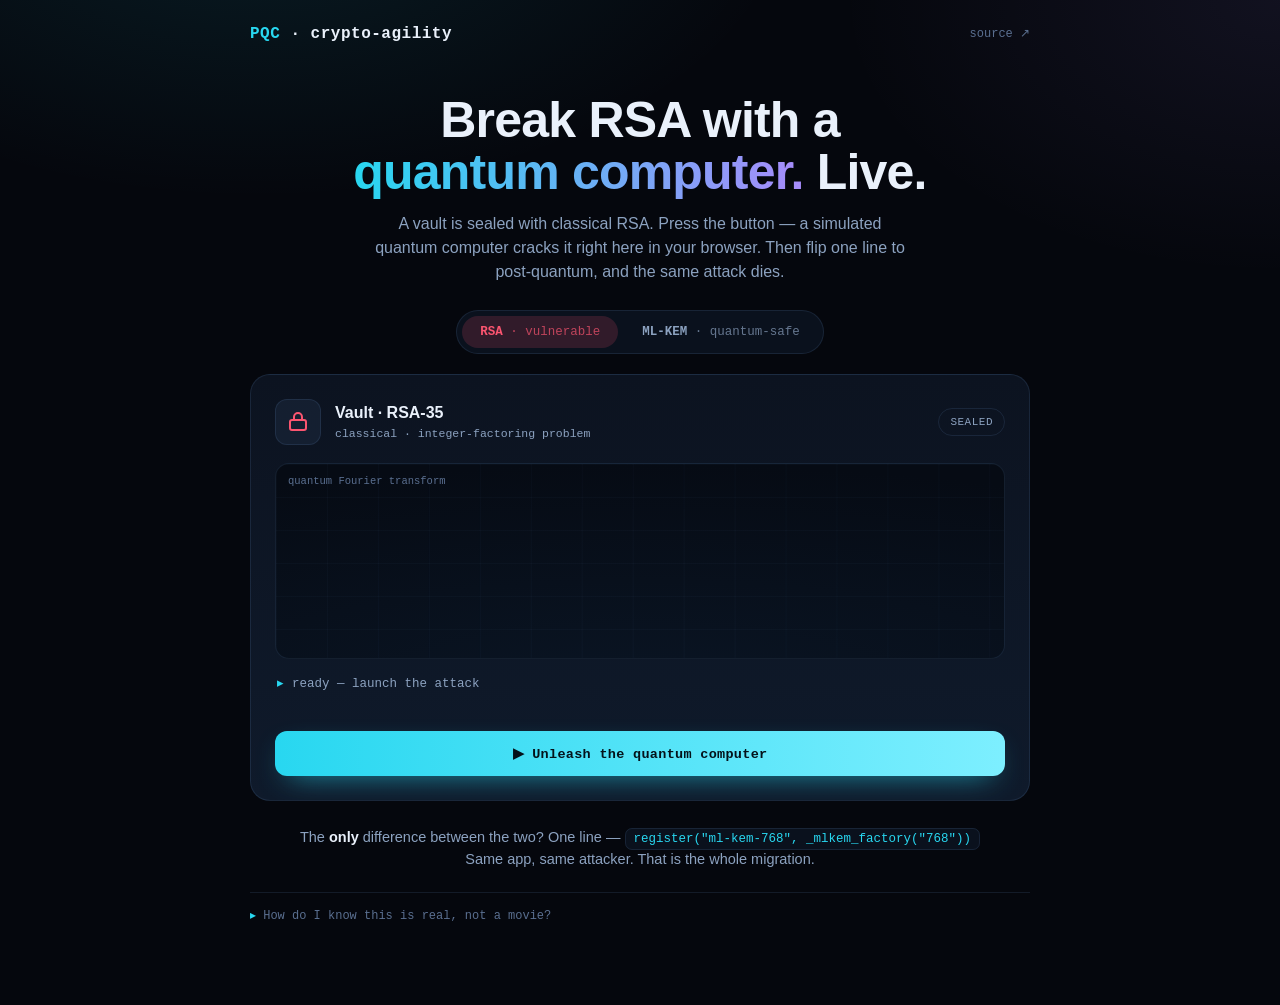
==== commit fd68da40: "v2.2.0 — simpler, cooler demo: live QFT spectrum + one-stage toggle Redesigned demo/index.html aroun" ====
--- a/demo/index.html
+++ b/demo/index.html
@@ -3,491 +3,297 @@
 <head>
 <meta charset="utf-8" />
 <meta name="viewport" content="width=device-width, initial-scale=1" />
-<title>PQC · Crypto-Agility, Proven Live</title>
+<title>PQC · Break RSA with a quantum computer, live</title>
 <script src="attack_data.js"></script>
 <script src="quantum.js"></script>
 <style>
   :root{
-    --bg:#070b12; --bg2:#0b111c; --panel:#0e1626; --panel2:#111c30;
-    --ink:#e6edf7; --dim:#8ba0bd; --faint:#5b6f8f;
-    --cyan:#22d3ee; --cyan-dim:#0e7490; --violet:#a78bfa;
-    --red:#fb5570; --red-dim:#7f1d2e;
-    --green:#34d399; --green-dim:#12604a;
-    --amber:#f7b955;
-    --grid:rgba(120,160,220,.06);
-    --line:rgba(120,160,220,.14);
-    --mono:"SF Mono",ui-monospace,"Menlo",Consolas,monospace;
+    --bg:#05070d; --card:#0c1320; --card2:#0f1a2b; --ink:#eaf1fb; --dim:#8ca2c0; --faint:#5a6f90;
+    --cyan:#28d7f0; --violet:#a78bfa; --red:#fb5570; --green:#37e0a0;
+    --line:rgba(120,160,220,.13);
+    --mono:"SF Mono",ui-monospace,Menlo,Consolas,monospace;
     --sans:-apple-system,BlinkMacSystemFont,"Segoe UI",Roboto,sans-serif;
   }
   *{box-sizing:border-box}
   html,body{margin:0}
   body{
-    font-family:var(--sans); color:var(--ink); background:var(--bg);
-    background-image:
-      radial-gradient(1200px 600px at 15% -10%, rgba(34,211,238,.10), transparent 60%),
-      radial-gradient(1000px 500px at 100% 0%, rgba(251,85,112,.08), transparent 55%),
-      linear-gradient(var(--grid) 1px,transparent 1px),
-      linear-gradient(90deg,var(--grid) 1px,transparent 1px);
-    background-size:auto,auto,44px 44px,44px 44px;
-    line-height:1.5; -webkit-font-smoothing:antialiased;
+    font-family:var(--sans);color:var(--ink);background:var(--bg);line-height:1.5;-webkit-font-smoothing:antialiased;
+    background-image:radial-gradient(900px 500px at 20% -10%,rgba(40,215,240,.10),transparent 60%),
+      radial-gradient(800px 500px at 100% 0%,rgba(167,139,250,.08),transparent 55%);
   }
-  .wrap{max-width:1120px;margin:0 auto;padding:0 22px 90px}
-  a{color:var(--cyan)}
-  h2,h3{letter-spacing:-.2px}
-
-  header.top{
-    position:sticky;top:0;z-index:20;backdrop-filter:blur(10px);
-    background:linear-gradient(180deg,rgba(7,11,18,.92),rgba(7,11,18,.55));
-    border-bottom:1px solid rgba(120,160,220,.12);
-  }
-  .top-in{max-width:1120px;margin:0 auto;padding:14px 22px;display:flex;align-items:center;gap:16px;flex-wrap:wrap}
-  .brand{font-family:var(--mono);font-weight:700;letter-spacing:.5px;font-size:15px}
-  .brand .q{color:var(--cyan)}
-  .tag{font-size:12px;color:var(--dim)}
-  .pills{margin-left:auto;display:flex;gap:6px;flex-wrap:wrap}
-  .pill{font-family:var(--mono);font-size:11px;padding:3px 9px;border-radius:999px;border:1px solid rgba(120,160,220,.2);color:var(--dim)}
-  .pill.on{color:var(--green);border-color:var(--green-dim);background:rgba(52,211,153,.08)}
-
-  .hero{padding:54px 0 20px;text-align:center}
-  .live{display:inline-flex;align-items:center;gap:7px;font-family:var(--mono);font-size:11px;letter-spacing:.6px;color:var(--cyan);
-    border:1px solid var(--cyan-dim);background:rgba(34,211,238,.08);padding:5px 12px;border-radius:999px;margin-bottom:18px}
-  .live .dot{width:7px;height:7px;border-radius:50%;background:var(--cyan);box-shadow:0 0 0 0 rgba(34,211,238,.7);animation:pulse 1.8s infinite}
-  @keyframes pulse{0%{box-shadow:0 0 0 0 rgba(34,211,238,.6)}70%{box-shadow:0 0 0 7px rgba(34,211,238,0)}100%{box-shadow:0 0 0 0 rgba(34,211,238,0)}}
-  .hero h1{font-size:clamp(28px,4.6vw,48px);margin:0 0 12px;line-height:1.06;letter-spacing:-.6px}
-  .hero h1 .grad{background:linear-gradient(90deg,var(--cyan),var(--violet) 55%,var(--red));-webkit-background-clip:text;background-clip:text;color:transparent}
-  .hero p{color:var(--dim);max-width:660px;margin:0 auto;font-size:16px}
-  .hero .thesis{margin-top:14px;font-family:var(--mono);font-size:12.5px;color:var(--faint);max-width:760px;margin-left:auto;margin-right:auto}
-
-  /* 3-act explainer strip */
-  .acts{display:grid;grid-template-columns:repeat(3,1fr);gap:14px;margin:26px 0 6px}
-  @media(max-width:820px){.acts{grid-template-columns:1fr}}
-  .act{position:relative;border-radius:14px;padding:16px 16px 15px;background:linear-gradient(180deg,var(--panel),var(--panel2));border:1px solid var(--line)}
-  .act .n{font-family:var(--mono);font-size:11px;color:var(--faint);letter-spacing:1px}
-  .act h4{margin:6px 0 5px;font-size:15px}
-  .act p{margin:0;color:var(--dim);font-size:13px}
-  .act .who{margin-top:9px;font-family:var(--mono);font-size:11px;color:var(--cyan)}
-  .act.a2 .who{color:var(--red)} .act.a3 .who{color:var(--green)}
-  .act .arrow{position:absolute;right:-12px;top:50%;transform:translateY(-50%);color:var(--faint);font-size:18px;z-index:2}
-  @media(max-width:820px){.act .arrow{display:none}}
-
-  .grid2{display:grid;grid-template-columns:1fr 1fr;gap:20px;margin-top:22px}
-  @media(max-width:860px){.grid2{grid-template-columns:1fr}}
-
-  .vault{position:relative;border-radius:16px;padding:20px;background:linear-gradient(180deg,var(--panel),var(--panel2));border:1px solid var(--line);overflow:hidden;transition:border-color .4s,box-shadow .4s}
-  .vault.before{--accent:var(--red);--accent-dim:var(--red-dim)}
-  .vault.after{--accent:var(--green);--accent-dim:var(--green-dim)}
-  .vault.cracked{border-color:var(--red);box-shadow:0 0 0 1px rgba(251,85,112,.4),0 20px 60px -30px rgba(251,85,112,.7)}
-  .vault.held{border-color:var(--green);box-shadow:0 0 0 1px rgba(52,211,153,.35),0 20px 60px -30px rgba(52,211,153,.6)}
-  .vhead{display:flex;align-items:center;gap:12px;margin-bottom:6px}
-  .vhead h2{font-size:18px;margin:0}
-  .badge{font-family:var(--mono);font-size:10.5px;letter-spacing:.4px;padding:4px 9px;border-radius:999px;border:1px solid var(--accent-dim);color:var(--accent);background:color-mix(in srgb,var(--accent) 12%,transparent);white-space:nowrap}
-  .sub{color:var(--dim);font-size:13px;margin:2px 0 14px}
-  .facts{display:flex;flex-wrap:wrap;gap:8px;margin-bottom:12px}
-  .fact{font-family:var(--mono);font-size:11.5px;color:var(--dim);background:rgba(120,160,220,.07);border:1px solid rgba(120,160,220,.12);padding:5px 9px;border-radius:8px}
-  .fact b{color:var(--ink);font-weight:600}
-  .blob{font-family:var(--mono);font-size:11px;color:var(--faint);background:#060a11;border:1px solid rgba(120,160,220,.12);border-radius:9px;padding:9px 11px;max-height:64px;overflow:auto;word-break:break-all;margin-bottom:14px}
-  .blob .bk{color:var(--dim)}
-
-  .lockrow{display:flex;align-items:center;gap:12px;margin:4px 0 16px}
-  .lockicon{width:40px;height:40px;flex:none;display:grid;place-items:center;border-radius:10px;background:rgba(120,160,220,.08);border:1px solid rgba(120,160,220,.16);color:var(--accent);transition:.4s}
-  .lockicon svg{width:20px;height:20px}
-  .lockstate{font-family:var(--mono);font-size:13px;color:var(--accent);font-weight:600}
-  .lockstate small{display:block;color:var(--dim);font-weight:400;font-size:11px;letter-spacing:0}
-
-  button.launch{width:100%;font-family:var(--mono);font-size:13px;font-weight:600;letter-spacing:.3px;color:#04121a;
-    background:linear-gradient(90deg,var(--cyan),#67e8f9);border:0;padding:12px 14px;border-radius:10px;cursor:pointer;transition:.2s;box-shadow:0 8px 24px -12px rgba(34,211,238,.8)}
-  button.launch:hover{transform:translateY(-1px);box-shadow:0 12px 30px -12px rgba(34,211,238,.9)}
-  button.launch:disabled{opacity:.5;cursor:progress;transform:none}
-  button.launch.rerun{background:linear-gradient(90deg,#334155,#475569);color:var(--ink);box-shadow:none}
-
-  .console{margin-top:14px;font-family:var(--mono);font-size:11.5px;border-top:1px dashed rgba(120,160,220,.16);padding-top:12px;min-height:8px;display:none}
-  .console.show{display:block}
-  .line{opacity:0;transform:translateY(4px);animation:rise .34s forwards;padding:2px 0;color:var(--dim);display:flex;gap:8px}
-  .line .mk{color:var(--cyan)}
-  .line.ok .mk{color:var(--green)} .line.ok{color:var(--ink)}
-  .line.hot .mk{color:var(--red)} .line.hot{color:#ffd7de}
-  @keyframes rise{to{opacity:1;transform:none}}
-
-  .qft{margin:12px 0 6px;height:132px;position:relative;background:linear-gradient(180deg,#060a11,#0a1120);border:1px solid rgba(120,160,220,.14);border-radius:10px;overflow:hidden}
-  .qft .axis{position:absolute;left:0;right:0;bottom:18px;height:1px;background:rgba(120,160,220,.18)}
-  .qbar{position:absolute;bottom:19px;width:5px;border-radius:3px 3px 0 0;background:linear-gradient(180deg,var(--cyan),rgba(34,211,238,.15));box-shadow:0 0 10px rgba(34,211,238,.55);height:0;transition:height .7s cubic-bezier(.2,.8,.2,1)}
-  .qbar.pk{background:linear-gradient(180deg,#fb5570,rgba(251,85,112,.2));box-shadow:0 0 16px rgba(251,85,112,.85);width:6px}
-  .qcap{position:absolute;top:8px;left:10px;right:10px;font-family:var(--mono);font-size:10.5px;color:var(--faint);display:flex;justify-content:space-between}
-  .qcap b{color:var(--cyan)} .qcap .lg{color:var(--red)}
-  .qtick{position:absolute;bottom:3px;font-family:var(--mono);font-size:9.5px;color:var(--faint);transform:translateX(-50%)}
-
-  .reveal{margin-top:12px;font-family:var(--mono);font-size:14px;color:var(--red);background:rgba(251,85,112,.08);border:1px solid var(--red-dim);border-radius:10px;padding:12px 13px;display:none;word-break:break-all}
-  .reveal.show{display:block}
-  .reveal .k{color:var(--dim);font-size:11px;display:block;margin-bottom:4px}
-  .reveal .vok{color:var(--green);font-size:11px;display:block;margin-top:7px}
-  .held-note{margin-top:12px;font-family:var(--mono);font-size:12px;color:var(--green);background:rgba(52,211,153,.07);border:1px solid var(--green-dim);border-radius:10px;padding:11px 12px;display:none;line-height:1.55}
-  .held-note.show{display:block}
-
-  section.band{margin-top:38px;border-radius:16px;padding:24px;background:linear-gradient(180deg,var(--panel),var(--panel2));border:1px solid var(--line)}
-  section.band > h3{margin:0 0 4px;font-size:17px}
-  section.band > p.k{color:var(--dim);font-size:13.5px;margin:0 0 18px;max-width:760px}
-
-  /* migration process — 4 numbered steps */
-  .proc{display:grid;grid-template-columns:repeat(4,1fr);gap:14px}
-  @media(max-width:860px){.proc{grid-template-columns:1fr 1fr}}
-  @media(max-width:520px){.proc{grid-template-columns:1fr}}
-  .step{border-radius:13px;padding:15px;background:#0a1120;border:1px solid var(--line);position:relative}
-  .step .sn{font-family:var(--mono);font-weight:800;font-size:22px;background:linear-gradient(90deg,var(--cyan),var(--violet));-webkit-background-clip:text;background-clip:text;color:transparent;line-height:1}
-  .step h4{margin:8px 0 5px;font-size:14px}
-  .step p{margin:0 0 10px;color:var(--dim);font-size:12.5px}
-  .step .repo{font-family:var(--mono);font-size:11px;color:var(--green);border-top:1px solid rgba(120,160,220,.12);padding-top:8px}
-  .step .repo b{color:var(--ink);font-weight:600}
-  .step.hl{border-color:var(--cyan-dim);box-shadow:0 0 0 1px rgba(34,211,238,.25)}
-
-  .kd{margin-top:16px;display:grid;grid-template-columns:1fr;gap:0;font-family:var(--mono);font-size:12.5px;background:#060a11;border:1px solid var(--line);border-radius:12px;padding:14px 16px;color:var(--dim)}
-  .kd b{color:var(--ink)} .kd .c{color:var(--cyan)} .kd .g{color:var(--green)}
-  .kd .flow{color:var(--ink)}
-
-  .scale-row{display:flex;align-items:center;gap:14px;margin:10px 0;font-family:var(--mono);font-size:12px}
-  .scale-row .name{width:150px;color:var(--dim);flex:none}
-  .scale-row .track{flex:1;height:16px;border-radius:6px;background:rgba(120,160,220,.08);overflow:hidden;border:1px solid rgba(120,160,220,.12)}
-  .scale-row .fill{height:100%;border-radius:6px}
-  .scale-row .fill.toy{background:linear-gradient(90deg,var(--green),#6ee7b7)}
-  .scale-row .fill.real{background:linear-gradient(90deg,var(--red),#fca5b5)}
-  .scale-row .val{width:240px;flex:none;color:var(--ink)}
-  .caption{color:var(--faint);font-size:12px;margin-top:12px;line-height:1.6}
-
-  .mig{margin-top:20px;display:grid;grid-template-columns:auto 1fr;gap:16px;align-items:center;border-radius:16px;padding:20px 22px;background:linear-gradient(90deg,rgba(34,211,238,.06),rgba(167,139,250,.05));border:1px solid rgba(120,160,220,.16)}
-  @media(max-width:640px){.mig{grid-template-columns:1fr}}
-  .mig .big{font-family:var(--mono);font-size:44px;font-weight:800;color:var(--cyan);line-height:1;text-align:center}
-  .mig .big small{display:block;font-size:11px;color:var(--dim);font-weight:500;margin-top:6px;letter-spacing:.3px}
-  .mig code{display:block;font-family:var(--mono);font-size:12.5px;color:#cbd5e1;background:#060a11;border:1px solid rgba(120,160,220,.14);border-radius:9px;padding:11px 13px;margin-top:8px;overflow:auto}
-  .mig .lbl{font-size:14px}
-  .mig .lbl b{color:var(--ink)}
-
-  /* verify panel */
-  .verify{margin-top:20px}
-  .vgrid{display:grid;grid-template-columns:repeat(3,1fr);gap:12px;margin-top:16px}
-  @media(max-width:760px){.vgrid{grid-template-columns:1fr}}
-  .vcard{background:#060a11;border:1px solid var(--line);border-radius:12px;overflow:hidden}
-  .vcard .cmd{font-family:var(--mono);font-size:12px;color:var(--cyan);padding:11px 13px;border-bottom:1px solid var(--line);background:rgba(34,211,238,.05)}
-  .vcard .cmd::before{content:"$ ";color:var(--faint)}
-  .vcard .what{padding:11px 13px;font-size:12.5px;color:var(--dim)}
-  .vcard .what b{color:var(--ink)}
-  .proof{margin-top:14px;font-family:var(--mono);font-size:12px;color:var(--green);background:rgba(52,211,153,.06);border:1px solid var(--green-dim);border-radius:10px;padding:12px 14px;line-height:1.6}
-  .proof b{color:var(--ink)}
-
-  footer{margin-top:40px;color:var(--faint);font-size:12px;line-height:1.7;border-top:1px solid rgba(120,160,220,.12);padding-top:20px}
-  footer b{color:var(--dim)}
-  .warn{color:var(--amber)}
+  .wrap{max-width:820px;margin:0 auto;padding:0 20px 80px}
+
+  header{display:flex;align-items:center;gap:10px;padding:22px 0 8px}
+  .logo{font-family:var(--mono);font-weight:700;letter-spacing:.5px}
+  .logo b{color:var(--cyan)}
+  header .sp{flex:1}
+  header a{font-family:var(--mono);font-size:12px;color:var(--faint);text-decoration:none}
+  header a:hover{color:var(--cyan)}
+
+  .hero{text-align:center;padding:40px 0 26px}
+  .hero h1{font-size:clamp(30px,5.4vw,50px);line-height:1.04;letter-spacing:-.8px;margin:0 0 14px}
+  .hero h1 .g{background:linear-gradient(90deg,var(--cyan),var(--violet));-webkit-background-clip:text;background-clip:text;color:transparent}
+  .hero p{color:var(--dim);max-width:540px;margin:0 auto;font-size:16px}
+
+  /* toggle */
+  .seg{display:flex;gap:6px;background:#0a111d;border:1px solid var(--line);border-radius:999px;padding:5px;width:max-content;margin:0 auto 20px}
+  .seg button{font-family:var(--mono);font-size:12.5px;font-weight:600;color:var(--dim);background:none;border:0;padding:9px 18px;border-radius:999px;cursor:pointer;transition:.2s;white-space:nowrap}
+  .seg button .st{opacity:.7;font-weight:400}
+  .seg button.on[data-k=rsa]{background:rgba(251,85,112,.16);color:var(--red)}
+  .seg button.on[data-k=pqc]{background:rgba(55,224,160,.15);color:var(--green)}
+
+  /* stage */
+  .stage{position:relative;border-radius:20px;background:linear-gradient(180deg,var(--card),var(--card2));border:1px solid var(--line);padding:24px;overflow:hidden;transition:box-shadow .5s,border-color .5s}
+  .stage.rsa{--ac:var(--red)} .stage.pqc{--ac:var(--green)}
+  .stage.cracked{border-color:var(--red);box-shadow:0 0 0 1px rgba(251,85,112,.35),0 30px 80px -40px rgba(251,85,112,.7)}
+  .stage.held{border-color:var(--green);box-shadow:0 0 0 1px rgba(55,224,160,.3),0 30px 80px -40px rgba(55,224,160,.6)}
+
+  .srow{display:flex;align-items:center;gap:14px;margin-bottom:18px}
+  .lock{width:46px;height:46px;flex:none;display:grid;place-items:center;border-radius:12px;background:rgba(120,160,220,.08);border:1px solid var(--line);color:var(--ac);transition:.45s}
+  .lock svg{width:24px;height:24px}
+  .stage.cracked .lock{color:var(--red);transform:rotate(-8deg)} .stage.held .lock{color:var(--green)}
+  .meta h2{font-size:16px;margin:0}
+  .meta .tag{font-family:var(--mono);font-size:11.5px;color:var(--dim)}
+  .state{margin-left:auto;font-family:var(--mono);font-size:11px;letter-spacing:.5px;padding:5px 11px;border-radius:999px;border:1px solid var(--line);color:var(--dim);white-space:nowrap}
+  .stage.cracked .state{color:var(--red);border-color:rgba(251,85,112,.4);background:rgba(251,85,112,.08)}
+  .stage.held .state{color:var(--green);border-color:rgba(55,224,160,.35);background:rgba(55,224,160,.08)}
+
+  /* the spectrum — the hero visual */
+  .scope{position:relative;height:196px;border-radius:14px;background:radial-gradient(120% 120% at 50% 120%,#0a1524,#060b14);border:1px solid var(--line);overflow:hidden}
+  .scope .grid{position:absolute;inset:0;background-image:linear-gradient(rgba(120,160,220,.06) 1px,transparent 1px),linear-gradient(90deg,rgba(120,160,220,.06) 1px,transparent 1px);background-size:100% 33px,7% 100%;opacity:.6}
+  .scope svg{position:absolute;inset:0;width:100%;height:100%}
+  .scope .cap{position:absolute;top:10px;left:12px;right:12px;display:flex;justify-content:space-between;font-family:var(--mono);font-size:10.5px;color:var(--faint);pointer-events:none}
+  .scope .cap b{color:var(--cyan)} .scope .cap .m{color:var(--red)}
+  #wipe{transition:width 1.15s cubic-bezier(.25,.8,.25,1)}
+  #measure{opacity:0;transition:opacity .4s}
+  #measure.show{opacity:1}
+  .mdot{r:5;fill:var(--red);filter:drop-shadow(0 0 6px var(--red))}
+
+  .status{font-family:var(--mono);font-size:12.5px;color:var(--dim);margin:16px 2px 4px;min-height:18px;display:flex;gap:8px;align-items:baseline}
+  .status .mk{color:var(--cyan)} .status.hot .mk{color:var(--red)} .status.ok .mk{color:var(--green)}
+  .readout{font-family:var(--mono);font-size:11.5px;color:var(--faint);margin:2px 2px 0;min-height:15px}
+  .readout b{color:var(--ink)}
+
+  .flag{margin-top:14px;font-family:var(--mono);font-size:clamp(14px,3.4vw,19px);font-weight:600;letter-spacing:.5px;
+    padding:14px 16px;border-radius:12px;display:none;word-break:break-all}
+  .flag.show{display:block}
+  .flag.crack{color:#ffd7de;background:rgba(251,85,112,.09);border:1px solid rgba(251,85,112,.4)}
+  .flag.safe{color:var(--green);background:rgba(55,224,160,.07);border:1px solid rgba(55,224,160,.35);font-size:14px;font-weight:400}
+  .flag .k{display:block;font-size:10.5px;font-weight:400;letter-spacing:.4px;color:var(--dim);margin-bottom:6px}
+
+  button.go{margin-top:18px;width:100%;font-family:var(--mono);font-size:13.5px;font-weight:700;letter-spacing:.3px;color:#04121a;
+    background:linear-gradient(90deg,var(--cyan),#7defff);border:0;padding:14px;border-radius:12px;cursor:pointer;transition:.2s;box-shadow:0 10px 30px -14px rgba(40,215,240,.9)}
+  button.go:hover{transform:translateY(-1px)} button.go:disabled{opacity:.55;cursor:progress;transform:none}
+  button.go.again{background:#26324a;color:var(--ink);box-shadow:none}
+
+  .takeaway{margin-top:26px;text-align:center;font-size:14.5px;color:var(--dim)}
+  .takeaway code{font-family:var(--mono);font-size:12.5px;color:var(--cyan);background:#0a111d;border:1px solid var(--line);border-radius:7px;padding:3px 8px}
+  .takeaway b{color:var(--ink)}
+
+  details.more{margin-top:22px;border-top:1px solid var(--line);padding-top:14px}
+  details.more summary{font-family:var(--mono);font-size:12px;color:var(--faint);cursor:pointer;list-style:none}
+  details.more summary::-webkit-details-marker{display:none}
+  details.more summary::before{content:"▸ ";color:var(--cyan)}
+  details.more[open] summary::before{content:"▾ "}
+  details.more .body{font-size:12.5px;color:var(--faint);line-height:1.7;margin-top:12px}
+  details.more .body b{color:var(--dim)} details.more .body code{font-family:var(--mono);color:var(--cyan)}
+  details.more a{color:var(--cyan);text-decoration:none}
 </style>
 </head>
 <body>
-<header class="top">
-  <div class="top-in">
-    <span class="brand"><span class="q">PQC</span> · crypto-agility</span>
-    <span class="tag">classical → post-quantum, proven end to end</span>
-    <span class="pills">
-      <span class="pill on">1 · agility layer</span>
-      <span class="pill on">2 · Shor sim</span>
-      <span class="pill on">3 · break</span>
-      <span class="pill on">4 · ML-KEM</span>
-      <span class="pill on">5 · holds</span>
-    </span>
-  </div>
-</header>
-
 <div class="wrap">
+  <header>
+    <span class="logo"><b>PQC</b> · crypto-agility</span>
+    <span class="sp"></span>
+    <a id="ghlink" href="https://github.com/CGovS/PQC" target="_blank">source ↗</a>
+  </header>
+
   <div class="hero">
-    <span class="live"><span class="dot"></span>LIVE · the break runs in your browser</span>
-    <h1>Same app. Same attacker.<br><span class="grad">One line of migration.</span></h1>
-    <p>A secret is sealed with classical RSA. Press the button and a simulated quantum
-       computer — running <b>in this page</b> — factors the key and opens the vault. Then swap
-       one registry name to ML-KEM: no app code changes, and the identical attack has nothing to break.</p>
-    <div class="thesis">the hard part of post-quantum isn't the algorithms — they're standardized and free. it's that software hardcodes its crypto. this is the seam that fixes it.</div>
-  </div>
-
-  <!-- 3-ACT EXPLAINER -->
-  <div class="acts">
-    <div class="act a1">
-      <div class="n">ACT 1</div><h4>The maze locks a secret</h4>
-      <p>A small app seals a flag with classical RSA. It never names the algorithm — it asks a registry for one.</p>
-      <div class="who">app + crypto-agility layer</div>
-      <span class="arrow">→</span>
+    <h1>Break RSA with a<br><span class="g">quantum computer.</span> Live.</h1>
+    <p>A vault is sealed with classical RSA. Press the button — a simulated quantum computer
+       cracks it right here in your browser. Then flip one line to post-quantum, and the same attack dies.</p>
+  </div>
+
+  <div class="seg">
+    <button data-k="rsa" class="on">RSA <span class="st">· vulnerable</span></button>
+    <button data-k="pqc">ML-KEM <span class="st">· quantum-safe</span></button>
+  </div>
+
+  <div class="stage rsa" id="stage">
+    <div class="srow">
+      <div class="lock" id="lock">$LOCK$</div>
+      <div class="meta"><h2 id="algo">Vault · RSA-35</h2><div class="tag" id="tag">classical · factoring problem</div></div>
+      <div class="state" id="state">SEALED</div>
     </div>
-    <div class="act a2">
-      <div class="n">ACT 2</div><h4>A quantum computer breaks in</h4>
-      <p>Given only the public key, Shor's algorithm factors the modulus, rebuilds the private key, and decrypts the vault — live, here.</p>
-      <div class="who">simulated Shor · runs in this browser</div>
-      <span class="arrow">→</span>
+    <div class="scope" id="scope">
+      <div class="grid"></div>
+      <svg viewBox="0 0 1000 200" preserveAspectRatio="none">
+        <defs>
+          <linearGradient id="grad" x1="0" y1="0" x2="0" y2="1">
+            <stop offset="0" stop-color="#28d7f0" stop-opacity=".85"/>
+            <stop offset="1" stop-color="#28d7f0" stop-opacity="0"/>
+          </linearGradient>
+          <filter id="glow" x="-20%" y="-20%" width="140%" height="140%"><feGaussianBlur stdDeviation="2.4"/></filter>
+          <clipPath id="clip"><rect id="wipe" x="0" y="0" width="0" height="200"/></clipPath>
+        </defs>
+        <g clip-path="url(#clip)">
+          <path id="area" d="" fill="url(#grad)"/>
+          <path id="line" d="" fill="none" stroke="#7defff" stroke-width="2" filter="url(#glow)"/>
+        </g>
+        <g id="measure"><line x1="0" y1="0" x2="0" y2="200" stroke="#fb5570" stroke-width="1.5" stroke-dasharray="3 3"/><circle class="mdot" cx="0" cy="0"/></g>
+      </svg>
+      <div class="cap"><span id="capL">quantum Fourier transform</span><span id="capR"></span></div>
     </div>
-    <div class="act a3">
-      <div class="n">ACT 3</div><h4>One line migrates it</h4>
-      <p>Point the registry at ML-KEM. Zero application changes. The same attacker finds no modulus to factor.</p>
-      <div class="who">post-quantum · FIPS 203</div>
-    </div>
-  </div>
-
-  <div class="grid2">
-    <!-- BEFORE -->
-    <div class="vault before" id="v-before">
-      <div class="vhead"><h2>Before · Classical RSA</h2><span class="badge" id="b-badge">QUANTUM-VULNERABLE</span></div>
-      <div class="sub" id="b-sub">integer factoring · broken by Shor's algorithm</div>
-      <div class="facts" id="b-facts"></div>
-      <div class="blob" id="b-blob"></div>
-      <div class="lockrow">
-        <div class="lockicon" id="b-icon">$LOCK$</div>
-        <div class="lockstate" id="b-state">SEALED<small>attacker holds only the public key + ciphertext</small></div>
-      </div>
-      <button class="launch" id="b-launch">▶ Launch Shor's attack (live)</button>
-      <div class="qft" id="b-qft" style="display:none"><div class="qcap" id="b-qcap"></div><div class="axis"></div></div>
-      <div class="console" id="b-con"></div>
-      <div class="reveal" id="b-reveal"></div>
-    </div>
-
-    <!-- AFTER -->
-    <div class="vault after" id="v-after">
-      <div class="vhead"><h2 id="a-title">After · ML-KEM-768</h2><span class="badge" id="a-badge">QUANTUM-RESISTANT</span></div>
-      <div class="sub" id="a-sub">Module-LWE lattice · FIPS 203</div>
-      <div class="facts" id="a-facts"></div>
-      <div class="blob" id="a-blob"></div>
-      <div class="lockrow">
-        <div class="lockicon" id="a-icon">$LOCK$</div>
-        <div class="lockstate" id="a-state">SEALED<small>same secret, one-line algorithm swap</small></div>
-      </div>
-      <button class="launch" id="a-launch">▶ Launch the same attack</button>
-      <div class="console" id="a-con"></div>
-      <div class="held-note" id="a-held"></div>
-    </div>
-  </div>
-
-  <!-- HOW TO ACTUALLY MIGRATE -->
-  <section class="band">
-    <h3>How you actually migrate to post-quantum crypto</h3>
-    <p class="k">The algorithms are the easy part — NIST finished them (FIPS 203/204/205) and they're open source.
-      The real work is the four steps below. This repo is a working model of the one enterprises keep skipping: <b>step 2</b>.</p>
-    <div class="proc">
-      <div class="step">
-        <div class="sn">1</div><h4>Discover</h4>
-        <p>Inventory every place RSA/ECC is used — TLS, code signing, VPNs, tokens, stored data. The unglamorous 80%.</p>
-        <div class="repo">in the maze · all crypto flows through <b>one seam</b>, so discovery is trivial by design</div>
-      </div>
-      <div class="step hl">
-        <div class="sn">2</div><h4>Add agility</h4>
-        <p>Put crypto behind an interface + registry so the algorithm is a config value, not a hardcoded call. This is the missing piece.</p>
-        <div class="repo">in the repo · <b>LockBox</b> interface + <b>registry</b> — the actual deliverable</div>
-      </div>
-      <div class="step">
-        <div class="sn">3</div><h4>Hybrid rollout</h4>
-        <p>Run classical + PQC together (e.g. X25519 + ML-KEM) so you're safe if either breaks. Defeats "harvest now, decrypt later."</p>
-        <div class="repo">in the repo · the registry can serve either — or both — by name</div>
-      </div>
-      <div class="step">
-        <div class="sn">4</div><h4>Cutover</h4>
-        <p>Flip the default to PQC, keep classical as fallback, and monitor. No rewrite — just a new default.</p>
-        <div class="repo">in the demo · the before → after flip <b>is</b> this cutover</div>
-      </div>
-    </div>
-    <div class="kd">
-      <b>Applying a KEM to real data (KEM-DEM).</b> ML-KEM only transports a shared secret — it isn't a general encryptor. So you wrap it, exactly how PQC ships in practice:<br>
-      <span class="flow"><span class="c">ML-KEM.encapsulate</span> → shared secret → <span class="c">KDF</span> → <span class="g">AEAD encrypt</span> your payload</span><br>
-      <span style="color:var(--faint)">The public-key step is now lattice-based, so Shor has nothing to factor. In this repo that's <b>cryptolayer/pqc.py</b>.</span>
-    </div>
-  </section>
-
-  <!-- REALITY CHECK -->
-  <section class="band">
-    <h3>Reality check — why the live break is a toy, and why it still proves the point</h3>
-    <p class="k">A statevector simulator holds 2^(qubits) amplitudes. The maze moduli are simulable; real RSA is not — by a wide margin. The scaling argument, not the tiny break, is what generalizes.</p>
-    <div id="scale"></div>
-    <div class="caption" id="scale-cap"></div>
-  </section>
-
-  <!-- MIGRATION ONE-LINER -->
-  <div class="mig">
-    <div class="big" id="mig-num">0<small>app code lines changed</small></div>
-    <div class="lbl">
-      <div>The maze never named an algorithm — it asked the registry for one. <b>Migrating classical → post-quantum is a single registration:</b></div>
-      <code id="mig-code"></code>
-    </div>
-  </div>
-
-  <!-- VERIFY IT YOURSELF -->
-  <section class="band verify">
-    <h3>Verify it — don't take the animation's word for it</h3>
-    <p class="k">Everything above is real, not a scripted movie. The flag was decrypted <b>in your browser</b> by
-      <b>demo/quantum.js</b> from only the public key and ciphertext — re-run the attack and you'll see a different
-      quantum measurement reach the same factors. Reproduce the whole thing from a clean checkout:</p>
-    <div class="vgrid">
-      <div class="vcard">
-        <div class="cmd">make verify</div>
-        <div class="what"><b>End-to-end proof:</b> the key Shor recovers actually decrypts the vault and equals the true key; ML-KEM round-trips; tampering is rejected; the JS engine agrees with Python.</div>
-      </div>
-      <div class="vcard">
-        <div class="cmd">make test</div>
-        <div class="what"><b>45 tests</b> — RSA round-trip for every residue, the crypto-agility interface, the Shor attack, and ML-KEM KEM-DEM.</div>
-      </div>
-      <div class="vcard">
-        <div class="cmd">python -m attacker.report --seed 3</div>
-        <div class="what"><b>Reproducible data:</b> regenerates this page's inputs bit-for-bit (only the random ML-KEM ciphertext differs).</div>
-      </div>
-    </div>
-    <div class="proof" id="proof">this page runs the real engine — launch the attack above to populate the live proof.</div>
-  </section>
-
-  <footer id="foot"></footer>
+    <div class="status" id="status"><span class="mk">▸</span><span id="statustxt">ready — launch the attack</span></div>
+    <div class="readout" id="readout"></div>
+    <div class="flag" id="flag"></div>
+    <button class="go" id="go">▶ Unleash the quantum computer</button>
+  </div>
+
+  <div class="takeaway">
+    The <b>only</b> difference between the two? One line — <code id="oneline">register("ml-kem-768", …)</code><br>
+    Same app, same attacker. That is the whole migration.
+  </div>
+
+  <details class="more">
+    <summary>How do I know this is real, not a movie?</summary>
+    <div class="body" id="moreBody"></div>
+  </details>
 </div>
 
 <script>
-const LOCK = '<svg viewBox="0 0 24 24" fill="none" stroke="currentColor" stroke-width="2"><rect x="4" y="10" width="16" height="10" rx="2"/><path d="M8 10V7a4 4 0 0 1 8 0v3"/></svg>';
-const UNLOCK = '<svg viewBox="0 0 24 24" fill="none" stroke="currentColor" stroke-width="2"><rect x="4" y="10" width="16" height="10" rx="2"/><path d="M8 10V7a4 4 0 0 1 7.5-2"/></svg>';
-document.querySelectorAll('.lockicon').forEach(e=>e.innerHTML=LOCK);
-
-const D = window.ATTACK;
-const sleep = ms => new Promise(r=>setTimeout(r,ms));
-const $ = id => document.getElementById(id);
-const fmtBytes = n => n>=1024 ? (n/1024).toFixed(2)+' KB' : n+' B';
-let liveRuns = 0;
-
-function boot(){
-  if(!D || !window.QC){ $('foot').textContent='attack_data.js / quantum.js not found — run: make web'; return; }
-  const b=D.before, a=D.after;
-
-  $('b-facts').innerHTML = [
-    `modulus <b>n=${b.n}</b>`, `exponent <b>e=${b.e}</b>`,
-    `<b>${b.bits}</b>-bit key`, `${b.note}`
-  ].map(t=>`<span class="fact">${t}</span>`).join('');
-  const ctp = JSON.parse(b.ciphertext);
-  $('b-blob').innerHTML = `<span class="bk">ciphertext (all the attacker gets):</span> ${b.ciphertext}`;
-
-  $('a-title').textContent = 'After · ' + a.algorithm.toUpperCase();
-  if(a.family) $('a-sub').textContent = a.family + ' · FIPS 203';
-  $('a-facts').innerHTML = [
-    `pub key <b>${fmtBytes(a.public_bytes)}</b>`, `secret key <b>${fmtBytes(a.private_bytes)}</b>`,
-    `ciphertext <b>${fmtBytes(a.ciphertext_bytes)}</b>`, `KEM-DEM hybrid`
-  ].map(t=>`<span class="fact">${t}</span>`).join('');
-  $('a-blob').textContent = a.ciphertext_preview + ' …';
-
-  const toy=D.resources.toy, real=D.resources.rsa2048;
-  const logq_toy=toy.logical_qubits_approx, logq_real=real.logical_qubits_approx;
-  const lg=v=>Math.log10(v), pct=v=>(lg(v)/lg(logq_real)*100).toFixed(1);
-  $('scale').innerHTML = `
-    <div class="scale-row"><span class="name">maze n=${b.n}</span>
-      <span class="track"><span class="fill toy" style="width:${pct(logq_toy)}%"></span></span>
-      <span class="val">~${logq_toy} logical qubits · simulable</span></div>
-    <div class="scale-row"><span class="name">RSA-2048 (real)</span>
-      <span class="track"><span class="fill real" style="width:100%"></span></span>
-      <span class="val">~${logq_real} logical qubits · not simulable</span></div>`;
-  $('scale-cap').innerHTML = `The maze's full quantum state is <b>2^${toy.statevector_amplitudes.split('^')[1]}</b> amplitudes
-    (a ${toy.counting_qubits}-qubit counting register × ${toy.work_qubits}-qubit work register); the sim exploits the period structure to hold
-    just one <b>2^${2 * toy.modulus_bits}</b> column at a time. RSA-2048's state would be <b>2^${real.statevector_amplitudes.split('^')[1]}</b> amplitudes
-    (impossible classically) and, on real hardware, thousands of <i>logical</i> qubits behind millions of physical ones with error
-    correction — none of which exists today.
-    <span class="warn">The threat is "harvest now, decrypt later," not an imminent machine.</span>`;
-
-  $('mig-num').innerHTML = D.migration.application_code_changes + '<small>app code lines changed</small>';
-  $('mig-code').textContent = D.migration.registry_line;
-
-  $('foot').innerHTML = `<b>Honest constraints:</b> the RSA here is a deliberately weak toy (n∈{15,21,35}) so a real Shor simulation can factor it in a browser; the math scales but the sim does not — that's the point of the reality check. The ML-KEM is the genuine FIPS 203 primitive (via <i>kyber-py</i>) with a stdlib DEM (production would use AES-GCM). Apache-2.0 · <b>github.com/CGovS/PQC</b>.`;
-}
-
-async function attackBefore(){
-  const btn=$('b-launch'); btn.disabled=true; btn.textContent='running…';
-  // reset (supports re-run)
-  const v=$('v-before'); v.classList.remove('cracked');
-  const rv=$('b-reveal'); rv.classList.remove('show');
-  $('b-icon').innerHTML=LOCK; $('b-icon').style.color='';
-  $('b-state').innerHTML='SEALED<small>attacker holds only the public key + ciphertext</small>';
-  const c=$('b-con'); c.classList.add('show'); c.innerHTML='';
-  const qft=$('b-qft'); qft.style.display='none'; qft.querySelectorAll('.qbar,.qtick').forEach(e=>e.remove());
-  const add=(txt,cls='')=>{ const d=document.createElement('div'); d.className='line '+cls; d.innerHTML=`<span class="mk">▸</span><span>${txt}</span>`; c.appendChild(d); return d; };
-
+const LOCK='<svg viewBox="0 0 24 24" fill="none" stroke="currentColor" stroke-width="2"><rect x="4" y="10" width="16" height="10" rx="2"/><path d="M8 10V7a4 4 0 0 1 8 0v3"/></svg>';
+const OPEN='<svg viewBox="0 0 24 24" fill="none" stroke="currentColor" stroke-width="2"><rect x="4" y="10" width="16" height="10" rx="2"/><path d="M8 10V7a4 4 0 0 1 7.5-2"/></svg>';
+const D=window.ATTACK, $=id=>document.getElementById(id);
+const sleep=ms=>new Promise(r=>setTimeout(r,ms));
+const fmtKB=n=>n>=1024?(n/1024).toFixed(2)+' KB':n+' B';
+let mode='rsa', busy=false;
+
+$('lock').innerHTML=LOCK;
+$('oneline').textContent=D&&D.migration?D.migration.registry_line:'register("ml-kem-768", …)';
+$('moreBody').innerHTML = D ? `
+  <b>The break is computed live.</b> When you hit the button, <code>demo/quantum.js</code> builds a real
+  quantum superposition, runs a Fourier transform (the glowing spectrum above <i>is</i> that output),
+  measures it under the Born rule, and decrypts the vault with the key it recovers — from only the public key
+  and ciphertext. Re-run it: a different measurement, the same factors. That's a real quantum sample.<br><br>
+  <b>Verified, not asserted.</b> <code>make verify</code> checks the JS engine against Python's numpy statevector
+  element-by-element and proves a fake engine fails. <b>45 tests</b> cover the rest.<br><br>
+  <b>Honest limits.</b> The RSA here is a deliberately tiny 35-bit toy so a simulator fits in a browser;
+  real RSA-2048 would need ~6,100 logical qubits (none exist yet) — the point is the <i>pattern</i>, not the toy.
+  The ML-KEM side is the genuine FIPS 203 primitive via <code>kyber-py</code>. Apache-2.0 ·
+  <a href="https://github.com/CGovS/PQC" target="_blank">github.com/CGovS/PQC</a>` : 'run make web';
+
+// ---------- spectrum rendering ----------
+function paths(norm){
+  const W=1000,H=200,n=norm.length; let line='M0,'+H, area='M0,'+H;
+  for(let i=0;i<n;i++){ const x=(i/(n-1))*W, y=H-norm[i]*(H-14); line+=` L${x.toFixed(1)},${y.toFixed(1)}`; area+=` L${x.toFixed(1)},${y.toFixed(1)}`; }
+  return {line, area:area+` L${W},${H} Z`};
+}
+function downsample(dist,bins){
+  const M=dist.length,out=new Array(bins).fill(0);
+  for(let i=0;i<M;i++){ const b=Math.min(bins-1,Math.floor(i/M*bins)); if(dist[i]>out[b])out[b]=dist[i]; }
+  const mx=Math.max(...out)||1; return out.map(v=>v/mx);
+}
+function drawSpectrum(norm){
+  const p=paths(norm); $('area').setAttribute('d',p.area); $('line').setAttribute('d',p.line);
+  $('wipe').setAttribute('width','0'); $('measure').classList.remove('show');
+  void $('scope').offsetWidth; $('wipe').setAttribute('width','1000');
+}
+
+// ---------- attack sequences ----------
+function reset(){
+  const s=$('stage'); s.classList.remove('cracked','held');
+  $('lock').innerHTML=LOCK; $('state').textContent='SEALED';
+  $('flag').className='flag'; $('flag').innerHTML=''; $('readout').textContent='';
+  $('measure').classList.remove('show'); $('wipe').setAttribute('width','0');
+  $('capR').textContent=''; $('capL').textContent='quantum Fourier transform';
+  const rsa=mode==='rsa';
+  s.className='stage '+(rsa?'rsa':'pqc');
+  $('algo').textContent=rsa?'Vault · RSA-35':'Vault · ML-KEM-768';
+  $('tag').textContent=rsa?'classical · integer-factoring problem':'post-quantum · Module-LWE lattice · FIPS 203';
+  $('status').className='status'; $('statustxt').textContent=rsa?'ready — launch the attack':'ready — same attacker, quantum-safe target';
+  $('go').className='go'; $('go').textContent='▶ Unleash the quantum computer'; $('go').disabled=false;
+}
+const setStatus=(t,cls='')=>{ $('status').className='status '+cls; $('statustxt').innerHTML=t; };
+
+async function attackRSA(){
   const pub={n:D.before.n,e:D.before.e};
-  add(`booting simulated quantum computer — target: RSA public key (n=${pub.n}, e=${pub.e}) + ciphertext`); await sleep(600);
-
-  // ---- THE LIVE HACK: factor n, rebuild d, decrypt the vault ----
-  const res = QC.crackRSA(pub, D.before.ciphertext);        // real computation, fresh randomness
-  const pf = res.shor.pf, a=res.shor.a, N=pub.n, M=pf.M, r=res.shor.period, half=res.shor.half;
-  const f1=QC.gcdInt(half-1,N), f2=QC.gcdInt(half+1,N);
-
-  // Self-check: every displayed value must be a *consequence* of the measurement,
-  // not decoration. Recompute them independently — a stub that returned canned
-  // factors + a fabricated trace would fail here and the demo would refuse to lie.
-  const consistent =
-    QC.periodFromMeasurement(pf.measuredC, M, a, N) === r &&
-    QC.powmodInt(a, Math.floor(r/2), N) === half &&
-    res.factors[0] * res.factors[1] === N && N % res.factors[0] === 0;
-  if (!consistent){
-    add('self-check FAILED — displayed values are not derivable from the measurement; aborting','hot');
-    btn.disabled=false; btn.textContent='▶ retry'; return;
-  }
-
-  add(`choosing base a=${a} · gcd(${a}, ${N}) = 1 ✓ coprime`,'ok'); await sleep(520);
-  add(`preparing superposition  Σ|x⟩ |${a}^x mod ${N}⟩  over ${M} amplitudes (${pf.t} counting + ${pf.n} work qubits)`); await sleep(480);
-
-  qft.style.display='block';
-  $('b-qcap').innerHTML=`<span>quantum Fourier transform · peaks → period <b>r</b></span><span class="lg">■ measured</span>`;
-  const peaks=pf.peaks, maxP=Math.max(...peaks.map(p=>p[1])); const W=qft.clientWidth-14;
-  peaks.forEach(([cc,pp],i)=>{
-    const bar=document.createElement('div'); bar.className='qbar'+(cc===pf.measuredC?' pk':'');
-    bar.style.left=(7+(cc/M)*W)+'px'; qft.appendChild(bar);
-    setTimeout(()=>{ bar.style.height=(8+(pp/maxP)*86)+'px'; }, 120+i*40);
+  const res=QC.crackRSA(pub,D.before.ciphertext);        // live: factor -> d -> decrypt
+  const pf=res.shor.pf, a=res.shor.a, N=pub.n, r=res.shor.period, half=res.shor.half;
+  // self-check: values must be a consequence of the measurement, not decoration
+  const okc = QC.periodFromMeasurement(pf.measuredC,pf.M,a,N)===r && QC.powmodInt(a,Math.floor(r/2),N)===half && res.factors[0]*res.factors[1]===N;
+  if(!okc){ setStatus('self-check failed — aborting','hot'); $('go').disabled=false; return; }
+
+  setStatus(`spinning up ${pf.t+pf.n} qubits · preparing Σ|x⟩|${a}<sup>x</sup> mod ${N}⟩`); await sleep(750);
+  setStatus('running the quantum Fourier transform…');
+  $('capL').textContent=`interference spectrum · base a=${a}`;
+  drawSpectrum(downsample(QC.distribution(a,N),250)); await sleep(1250);
+
+  // measurement collapse
+  const mx=(pf.measuredC/pf.M)*1000;
+  $('measure').querySelector('line').setAttribute('x1',mx); $('measure').querySelector('line').setAttribute('x2',mx);
+  const dot=$('measure').querySelector('circle'); dot.setAttribute('cx',mx); dot.setAttribute('cy',18);
+  $('measure').classList.add('show'); $('capR').innerHTML=`measured <span class="m">c=${pf.measuredC}/${pf.M}</span>`;
+  setStatus(`measurement collapses → <b>c=${pf.measuredC}</b> → period <b>r=${r}</b>`,'ok'); await sleep(1050);
+
+  setStatus(`gcd trick cracks the modulus: <b>${N} = ${res.factors[0]} × ${res.factors[1]}</b>`,'hot'); await sleep(950);
+  $('readout').innerHTML=`period r=${r} · ${N} = ${res.factors[0]}×${res.factors[1]} · private key d=${res.d} · decrypting vault…`;
+  await sleep(650);
+
+  $('stage').classList.add('cracked'); $('lock').innerHTML=OPEN; $('state').textContent='CRACKED';
+  const f=$('flag'); f.className='flag crack show'; f.innerHTML='<span class="k">vault decrypted in-browser — recovered from ciphertext alone:</span><span id="dec"></span>';
+  await decode($('dec'), res.plaintext);
+  const match=res.plaintext===D.secret_plaintext;
+  setStatus(`cracked — flag recovered from public data alone${match?' · ✓ matches the sealed secret':''}`,'hot');
+  finishBtn();
+}
+
+async function attackPQC(){
+  const at=D.after.attack, probe=at.probe||{};
+  const liveModulus=QC.probeFactoringTarget({family:D.after.family,ek_bytes:D.after.public_bytes}); // -> null
+  const hasN=liveModulus!==null;
+  setStatus('same quantum computer · same factoring routine — booting…'); await sleep(750);
+  setStatus(`scanning the ${D.after.algorithm} public key (${fmtKB(D.after.public_bytes)}) for a period to exploit…`);
+  $('capL').textContent='no periodic structure — Module-LWE'; $('capR').textContent='';
+  drawSpectrum(flatNoise(250)); await sleep(1300);
+  setStatus(`integer modulus to factor: <b>${hasN?'yes':'no'}</b> — Shor's algorithm has no input`,'ok'); await sleep(950);
+
+  $('stage').classList.add('held'); $('state').textContent='HELD';
+  const f=$('flag'); f.className='flag safe show';
+  f.innerHTML=`<span class="k">the identical attack, on the migrated vault:</span><b style="color:var(--green)">ATTACK FAILED · VAULT INTACT</b><br>${at.reason}<br><span style="color:var(--dim)">Legitimate key still opens it: <b style="color:var(--green)">${D.after.opened_with_key?'yes ✓':'no'}</b></span>`;
+  setStatus("held — a lattice key exposes no modulus, so period-finding dies",'ok');
+  finishBtn();
+}
+function flatNoise(bins){ const o=[]; for(let i=0;i<bins;i++)o.push(0.02+Math.random()*0.05); return o; }
+function finishBtn(){ const b=$('go'); b.disabled=false; b.className='go again'; b.textContent=mode==='rsa'?'↻ run again (fresh measurement)':'↻ run again'; }
+
+// scramble→resolve decode effect
+function decode(el,text){
+  return new Promise(res=>{
+    const pool='ABCDEFGHIJKLMNOPQRSTUVWXYZabcdefghijklmnopqrstuvwxyz0123456789_{}!@#$%&*';
+    const settle=text.split('').map((_,i)=>6+i*1.4); let f=0;
+    const id=setInterval(()=>{
+      let out=''; for(let i=0;i<text.length;i++) out += f>=settle[i]?text[i]:pool[Math.floor(Math.random()*pool.length)];
+      el.textContent=out; f++;
+      if(f>settle[text.length-1]+2){ clearInterval(id); el.textContent=text; res(); }
+    },28);
   });
-  [[0,'0'],[0.5,'M/2'],[1,'M']].forEach(([f,lbl])=>{ const t=document.createElement('div'); t.className='qtick'; t.style.left=(7+f*W)+'px'; t.textContent=lbl; qft.appendChild(t); });
-  await sleep(1250);
-
-  add(`measured c = ${pf.measuredC} / ${M}  →  continued fraction  →  period r = ${r}`,'ok'); await sleep(680);
-  add(`r is even · ${a}^(r/2) mod ${N} = ${half} ≠ −1 ✓`,'ok'); await sleep(680);
-  add(`gcd(${half}−1, ${N}) = ${f1}   ·   gcd(${half}+1, ${N}) = ${f2}`,'hot'); await sleep(640);
-  add(`n = ${res.factors[0]} × ${res.factors[1]}  →  reconstructed private exponent d = ${res.d}`,'hot'); await sleep(600);
-  add(`RSA-decrypting the sealed vault with the recovered key…`); await sleep(650);
-
-  v.classList.add('cracked');
-  $('b-icon').innerHTML=UNLOCK; $('b-icon').style.color='var(--red)';
-  $('b-state').innerHTML='CRACKED<small>private key reconstructed from public data alone</small>';
-  rv.classList.add('show');
-  const match = res.plaintext === D.secret_plaintext;
-  rv.innerHTML=`<span class="k">vault decrypted in-browser — recovered plaintext:</span><span id="typ"></span>`+
-    (match?`<span class="vok">✓ verified · byte-for-byte equal to the value the app sealed</span>`:``);
-  const tp=$('typ'); for(let i=0;i<=res.plaintext.length;i++){ tp.textContent=res.plaintext.slice(0,i); await sleep(20); }
-
-  liveRuns++;
-  updateProof(res, pf);
-  btn.disabled=false; btn.textContent='↻ re-run (fresh quantum measurement)'; btn.classList.add('rerun');
-}
-
-function updateProof(res, pf){
-  $('proof').innerHTML = `<b>✓ this just ran live in your browser.</b> run #${liveRuns}: base a=<b>${res.shor.a}</b>, `+
-    `Born-measured c=<b>${pf.measuredC}/${pf.M}</b>, period r=<b>${res.shor.period}</b> → factors <b>${res.factors[0]}×${res.factors[1]}</b>, `+
-    `d=<b>${res.d}</b>, plaintext recovered from ciphertext. `+
-    `Re-run: the measurement changes, the factors don't — that's a real quantum sample, not a replay.`;
-}
-
-async function attackAfter(){
-  const btn=$('a-launch'); btn.disabled=true; btn.textContent='running…';
-  const c=$('a-con'); c.classList.add('show'); c.innerHTML='';
-  const at=D.after.attack;
-  const add=(txt,cls='')=>{ const d=document.createElement('div'); d.className='line '+cls; d.innerHTML=`<span class="mk">▸</span><span>${txt}</span>`; c.appendChild(d); };
-
-  // The SAME attacker, run live in JS: its target-acquisition (identical to the
-  // Python attacker's) looks for an integer modulus in the public key. Build a JS
-  // view of the ML-KEM key — a lattice key, so no `n` — and probe it for real.
-  const afterKey = { family: D.after.family, ek_bytes: D.after.public_bytes }; // no modulus
-  const liveModulus = QC.probeFactoringTarget(afterKey);    // -> null
-  const hasModulus = liveModulus !== null;
-  const authoritative = (at.probe && at.probe.integer_modulus_found) === true; // Python's emitted result
-  add('booting the same simulated quantum computer — factoring routine online'); await sleep(680);
-  add(`running the same target-acquisition on <b>${D.after.algorithm}</b>'s public key (${fmtBytes(D.after.public_bytes)})…`); await sleep(880);
-  add(`integer modulus to factor: <b>${hasModulus?'yes':'no'}</b> · ${hasModulus===authoritative?'matches the Python attacker’s probe':'⚠ disagrees with Python probe'}`, hasModulus?'hot':'ok'); await sleep(780);
-  add("no factoring target → Shor's period-finding has no input; the attack halts before it starts",'ok'); await sleep(600);
-
-  $('v-after').classList.add('held');
-  $('a-icon').style.color='var(--green)';
-  $('a-state').innerHTML='HELD<small>the identical attack terminates with no result</small>';
-  const h=$('a-held'); h.classList.add('show');
-  h.innerHTML=`<b style="color:var(--green)">ATTACK FAILED · VAULT INTACT</b><br>${at.reason}<br>
-     <span style="color:var(--dim)">Legitimate holder still opens it with the real key: <b style="color:var(--green)">${D.after.opened_with_key?'yes ✓':'no'}</b> — migration preserved functionality.</span>`;
-  btn.textContent='vault held';
-}
-
-$('b-launch').addEventListener('click',attackBefore);
-$('a-launch').addEventListener('click',attackAfter);
-boot();
+}
+
+async function launch(){
+  if(busy) return; busy=true; const b=$('go'); b.disabled=true; b.textContent='attacking…';
+  reset(); b.disabled=true; b.textContent='attacking…';
+  try{ if(mode==='rsa') await attackRSA(); else await attackPQC(); } finally{ busy=false; }
+}
+
+document.querySelectorAll('.seg button').forEach(btn=>btn.addEventListener('click',()=>{
+  if(busy) return;
+  document.querySelectorAll('.seg button').forEach(x=>x.classList.remove('on')); btn.classList.add('on');
+  mode=btn.dataset.k; reset();
+}));
+$('go').addEventListener('click',launch);
+if(!D||!window.QC){ $('statustxt').textContent='attack_data.js / quantum.js not found — run: make web'; }
+else reset();
 </script>
 </body>
 </html>
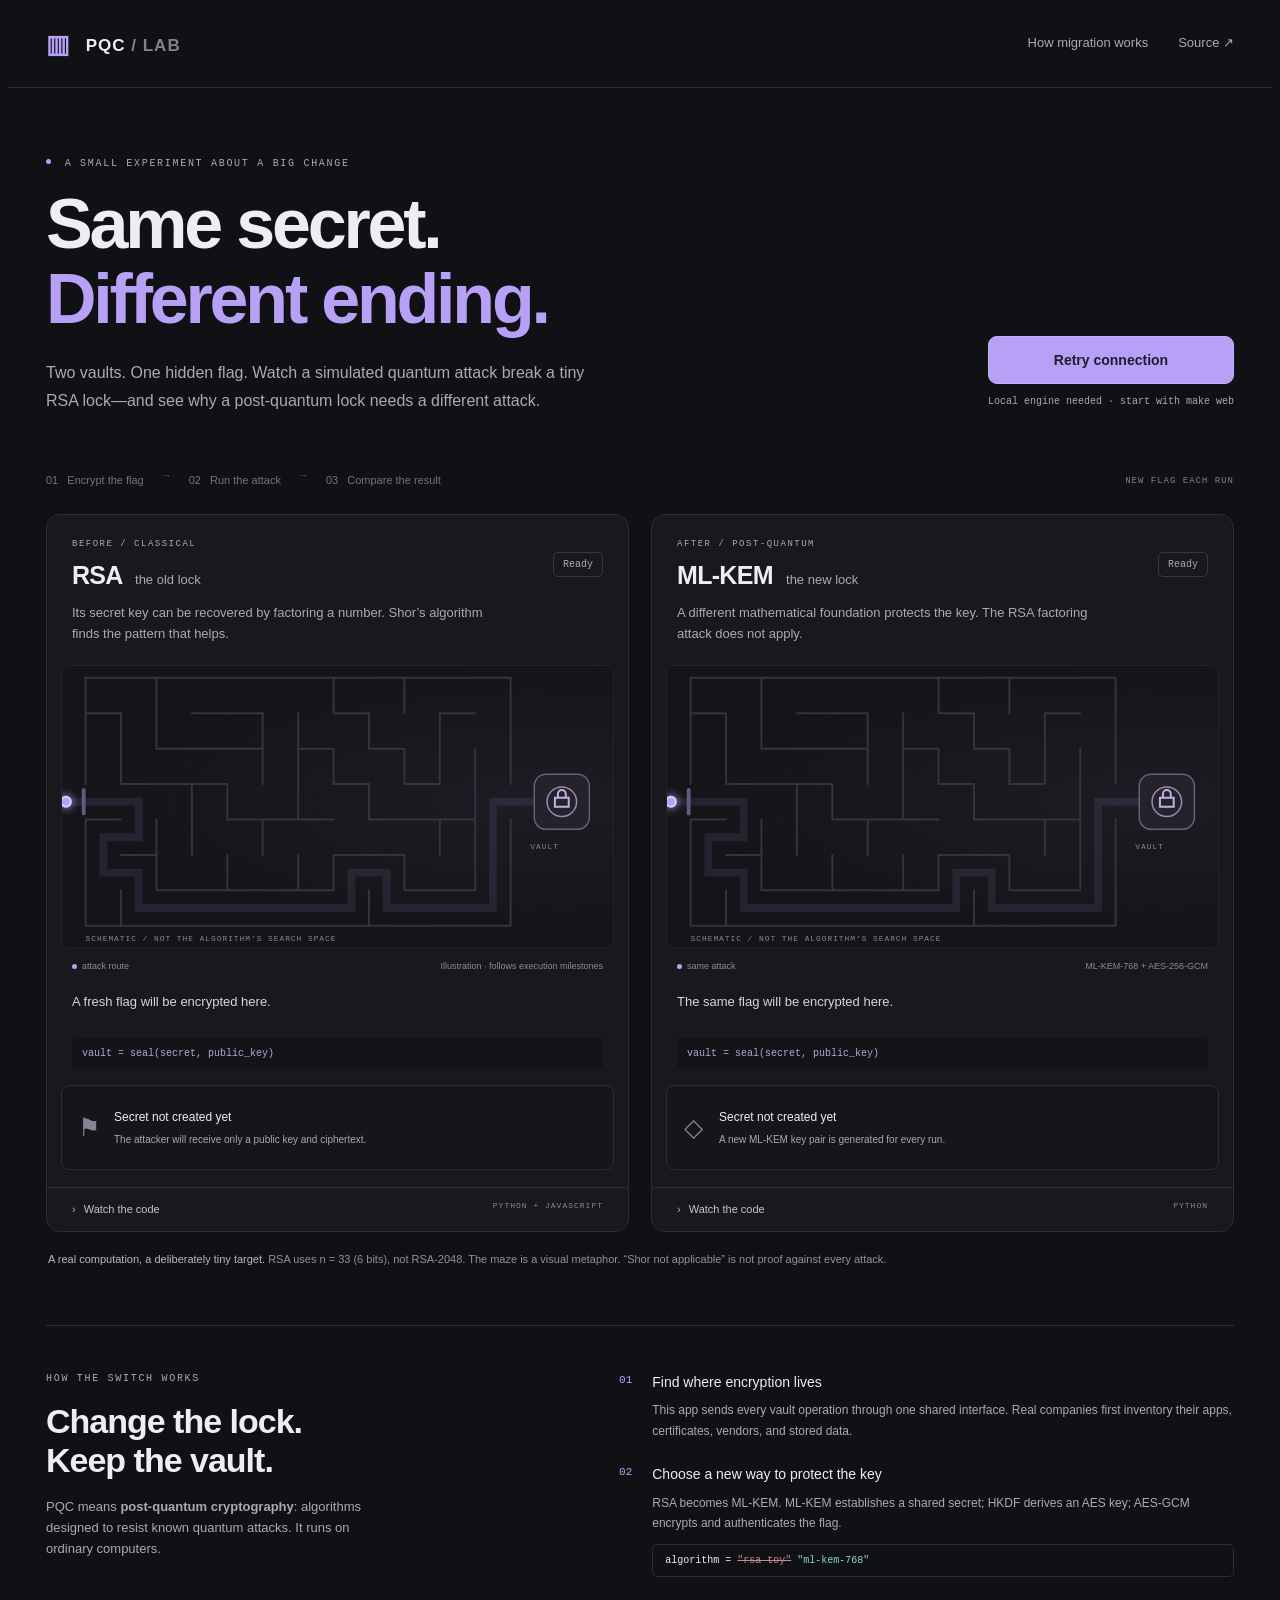
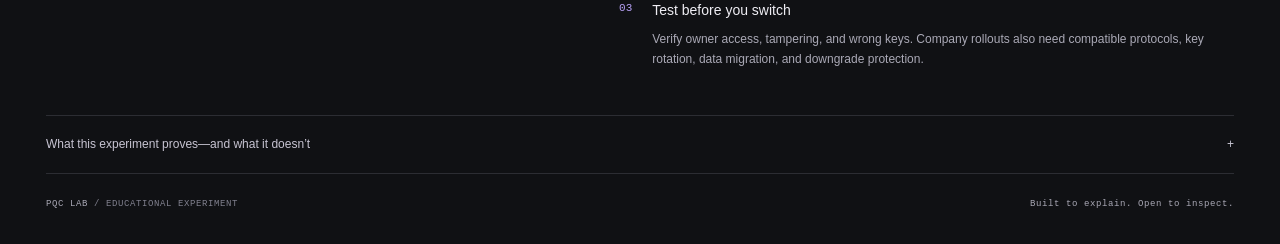
==== commit c34a9622: "Audit crypto correctness and rebuild live side-by-side PQC lab" ====
--- a/demo/index.html
+++ b/demo/index.html
@@ -1,299 +1,45 @@
 <!doctype html>
 <html lang="en">
 <head>
-<meta charset="utf-8" />
-<meta name="viewport" content="width=device-width, initial-scale=1" />
-<title>PQC · Break RSA with a quantum computer, live</title>
-<script src="attack_data.js"></script>
-<script src="quantum.js"></script>
-<style>
-  :root{
-    --bg:#05070d; --card:#0c1320; --card2:#0f1a2b; --ink:#eaf1fb; --dim:#8ca2c0; --faint:#5a6f90;
-    --cyan:#28d7f0; --violet:#a78bfa; --red:#fb5570; --green:#37e0a0;
-    --line:rgba(120,160,220,.13);
-    --mono:"SF Mono",ui-monospace,Menlo,Consolas,monospace;
-    --sans:-apple-system,BlinkMacSystemFont,"Segoe UI",Roboto,sans-serif;
-  }
-  *{box-sizing:border-box}
-  html,body{margin:0}
-  body{
-    font-family:var(--sans);color:var(--ink);background:var(--bg);line-height:1.5;-webkit-font-smoothing:antialiased;
-    background-image:radial-gradient(900px 500px at 20% -10%,rgba(40,215,240,.10),transparent 60%),
-      radial-gradient(800px 500px at 100% 0%,rgba(167,139,250,.08),transparent 55%);
-  }
-  .wrap{max-width:820px;margin:0 auto;padding:0 20px 80px}
-
-  header{display:flex;align-items:center;gap:10px;padding:22px 0 8px}
-  .logo{font-family:var(--mono);font-weight:700;letter-spacing:.5px}
-  .logo b{color:var(--cyan)}
-  header .sp{flex:1}
-  header a{font-family:var(--mono);font-size:12px;color:var(--faint);text-decoration:none}
-  header a:hover{color:var(--cyan)}
-
-  .hero{text-align:center;padding:40px 0 26px}
-  .hero h1{font-size:clamp(30px,5.4vw,50px);line-height:1.04;letter-spacing:-.8px;margin:0 0 14px}
-  .hero h1 .g{background:linear-gradient(90deg,var(--cyan),var(--violet));-webkit-background-clip:text;background-clip:text;color:transparent}
-  .hero p{color:var(--dim);max-width:540px;margin:0 auto;font-size:16px}
-
-  /* toggle */
-  .seg{display:flex;gap:6px;background:#0a111d;border:1px solid var(--line);border-radius:999px;padding:5px;width:max-content;margin:0 auto 20px}
-  .seg button{font-family:var(--mono);font-size:12.5px;font-weight:600;color:var(--dim);background:none;border:0;padding:9px 18px;border-radius:999px;cursor:pointer;transition:.2s;white-space:nowrap}
-  .seg button .st{opacity:.7;font-weight:400}
-  .seg button.on[data-k=rsa]{background:rgba(251,85,112,.16);color:var(--red)}
-  .seg button.on[data-k=pqc]{background:rgba(55,224,160,.15);color:var(--green)}
-
-  /* stage */
-  .stage{position:relative;border-radius:20px;background:linear-gradient(180deg,var(--card),var(--card2));border:1px solid var(--line);padding:24px;overflow:hidden;transition:box-shadow .5s,border-color .5s}
-  .stage.rsa{--ac:var(--red)} .stage.pqc{--ac:var(--green)}
-  .stage.cracked{border-color:var(--red);box-shadow:0 0 0 1px rgba(251,85,112,.35),0 30px 80px -40px rgba(251,85,112,.7)}
-  .stage.held{border-color:var(--green);box-shadow:0 0 0 1px rgba(55,224,160,.3),0 30px 80px -40px rgba(55,224,160,.6)}
-
-  .srow{display:flex;align-items:center;gap:14px;margin-bottom:18px}
-  .lock{width:46px;height:46px;flex:none;display:grid;place-items:center;border-radius:12px;background:rgba(120,160,220,.08);border:1px solid var(--line);color:var(--ac);transition:.45s}
-  .lock svg{width:24px;height:24px}
-  .stage.cracked .lock{color:var(--red);transform:rotate(-8deg)} .stage.held .lock{color:var(--green)}
-  .meta h2{font-size:16px;margin:0}
-  .meta .tag{font-family:var(--mono);font-size:11.5px;color:var(--dim)}
-  .state{margin-left:auto;font-family:var(--mono);font-size:11px;letter-spacing:.5px;padding:5px 11px;border-radius:999px;border:1px solid var(--line);color:var(--dim);white-space:nowrap}
-  .stage.cracked .state{color:var(--red);border-color:rgba(251,85,112,.4);background:rgba(251,85,112,.08)}
-  .stage.held .state{color:var(--green);border-color:rgba(55,224,160,.35);background:rgba(55,224,160,.08)}
-
-  /* the spectrum — the hero visual */
-  .scope{position:relative;height:196px;border-radius:14px;background:radial-gradient(120% 120% at 50% 120%,#0a1524,#060b14);border:1px solid var(--line);overflow:hidden}
-  .scope .grid{position:absolute;inset:0;background-image:linear-gradient(rgba(120,160,220,.06) 1px,transparent 1px),linear-gradient(90deg,rgba(120,160,220,.06) 1px,transparent 1px);background-size:100% 33px,7% 100%;opacity:.6}
-  .scope svg{position:absolute;inset:0;width:100%;height:100%}
-  .scope .cap{position:absolute;top:10px;left:12px;right:12px;display:flex;justify-content:space-between;font-family:var(--mono);font-size:10.5px;color:var(--faint);pointer-events:none}
-  .scope .cap b{color:var(--cyan)} .scope .cap .m{color:var(--red)}
-  #wipe{transition:width 1.15s cubic-bezier(.25,.8,.25,1)}
-  #measure{opacity:0;transition:opacity .4s}
-  #measure.show{opacity:1}
-  .mdot{r:5;fill:var(--red);filter:drop-shadow(0 0 6px var(--red))}
-
-  .status{font-family:var(--mono);font-size:12.5px;color:var(--dim);margin:16px 2px 4px;min-height:18px;display:flex;gap:8px;align-items:baseline}
-  .status .mk{color:var(--cyan)} .status.hot .mk{color:var(--red)} .status.ok .mk{color:var(--green)}
-  .readout{font-family:var(--mono);font-size:11.5px;color:var(--faint);margin:2px 2px 0;min-height:15px}
-  .readout b{color:var(--ink)}
-
-  .flag{margin-top:14px;font-family:var(--mono);font-size:clamp(14px,3.4vw,19px);font-weight:600;letter-spacing:.5px;
-    padding:14px 16px;border-radius:12px;display:none;word-break:break-all}
-  .flag.show{display:block}
-  .flag.crack{color:#ffd7de;background:rgba(251,85,112,.09);border:1px solid rgba(251,85,112,.4)}
-  .flag.safe{color:var(--green);background:rgba(55,224,160,.07);border:1px solid rgba(55,224,160,.35);font-size:14px;font-weight:400}
-  .flag .k{display:block;font-size:10.5px;font-weight:400;letter-spacing:.4px;color:var(--dim);margin-bottom:6px}
-
-  button.go{margin-top:18px;width:100%;font-family:var(--mono);font-size:13.5px;font-weight:700;letter-spacing:.3px;color:#04121a;
-    background:linear-gradient(90deg,var(--cyan),#7defff);border:0;padding:14px;border-radius:12px;cursor:pointer;transition:.2s;box-shadow:0 10px 30px -14px rgba(40,215,240,.9)}
-  button.go:hover{transform:translateY(-1px)} button.go:disabled{opacity:.55;cursor:progress;transform:none}
-  button.go.again{background:#26324a;color:var(--ink);box-shadow:none}
-
-  .takeaway{margin-top:26px;text-align:center;font-size:14.5px;color:var(--dim)}
-  .takeaway code{font-family:var(--mono);font-size:12.5px;color:var(--cyan);background:#0a111d;border:1px solid var(--line);border-radius:7px;padding:3px 8px}
-  .takeaway b{color:var(--ink)}
-
-  details.more{margin-top:22px;border-top:1px solid var(--line);padding-top:14px}
-  details.more summary{font-family:var(--mono);font-size:12px;color:var(--faint);cursor:pointer;list-style:none}
-  details.more summary::-webkit-details-marker{display:none}
-  details.more summary::before{content:"▸ ";color:var(--cyan)}
-  details.more[open] summary::before{content:"▾ "}
-  details.more .body{font-size:12.5px;color:var(--faint);line-height:1.7;margin-top:12px}
-  details.more .body b{color:var(--dim)} details.more .body code{font-family:var(--mono);color:var(--cyan)}
-  details.more a{color:var(--cyan);text-decoration:none}
-</style>
+<meta charset="utf-8"><meta name="viewport" content="width=device-width,initial-scale=1">
+<meta name="description" content="An interactive lab: encrypt two vaults, simulate Shor's attack on toy RSA, and see what changes with post-quantum cryptography.">
+<title>PQC Lab — Same secret. Different ending.</title>
+<link rel="stylesheet" href="style.css"><script src="quantum.js" defer></script><script src="app.js" defer></script>
 </head>
 <body>
-<div class="wrap">
-  <header>
-    <span class="logo"><b>PQC</b> · crypto-agility</span>
-    <span class="sp"></span>
-    <a id="ghlink" href="https://github.com/CGovS/PQC" target="_blank">source ↗</a>
-  </header>
-
-  <div class="hero">
-    <h1>Break RSA with a<br><span class="g">quantum computer.</span> Live.</h1>
-    <p>A vault is sealed with classical RSA. Press the button — a simulated quantum computer
-       cracks it right here in your browser. Then flip one line to post-quantum, and the same attack dies.</p>
-  </div>
-
-  <div class="seg">
-    <button data-k="rsa" class="on">RSA <span class="st">· vulnerable</span></button>
-    <button data-k="pqc">ML-KEM <span class="st">· quantum-safe</span></button>
-  </div>
-
-  <div class="stage rsa" id="stage">
-    <div class="srow">
-      <div class="lock" id="lock">$LOCK$</div>
-      <div class="meta"><h2 id="algo">Vault · RSA-35</h2><div class="tag" id="tag">classical · factoring problem</div></div>
-      <div class="state" id="state">SEALED</div>
-    </div>
-    <div class="scope" id="scope">
-      <div class="grid"></div>
-      <svg viewBox="0 0 1000 200" preserveAspectRatio="none">
-        <defs>
-          <linearGradient id="grad" x1="0" y1="0" x2="0" y2="1">
-            <stop offset="0" stop-color="#28d7f0" stop-opacity=".85"/>
-            <stop offset="1" stop-color="#28d7f0" stop-opacity="0"/>
-          </linearGradient>
-          <filter id="glow" x="-20%" y="-20%" width="140%" height="140%"><feGaussianBlur stdDeviation="2.4"/></filter>
-          <clipPath id="clip"><rect id="wipe" x="0" y="0" width="0" height="200"/></clipPath>
-        </defs>
-        <g clip-path="url(#clip)">
-          <path id="area" d="" fill="url(#grad)"/>
-          <path id="line" d="" fill="none" stroke="#7defff" stroke-width="2" filter="url(#glow)"/>
-        </g>
-        <g id="measure"><line x1="0" y1="0" x2="0" y2="200" stroke="#fb5570" stroke-width="1.5" stroke-dasharray="3 3"/><circle class="mdot" cx="0" cy="0"/></g>
-      </svg>
-      <div class="cap"><span id="capL">quantum Fourier transform</span><span id="capR"></span></div>
-    </div>
-    <div class="status" id="status"><span class="mk">▸</span><span id="statustxt">ready — launch the attack</span></div>
-    <div class="readout" id="readout"></div>
-    <div class="flag" id="flag"></div>
-    <button class="go" id="go">▶ Unleash the quantum computer</button>
-  </div>
-
-  <div class="takeaway">
-    The <b>only</b> difference between the two? One line — <code id="oneline">register("ml-kem-768", …)</code><br>
-    Same app, same attacker. That is the whole migration.
-  </div>
-
-  <details class="more">
-    <summary>How do I know this is real, not a movie?</summary>
-    <div class="body" id="moreBody"></div>
-  </details>
-</div>
-
-<script>
-const LOCK='<svg viewBox="0 0 24 24" fill="none" stroke="currentColor" stroke-width="2"><rect x="4" y="10" width="16" height="10" rx="2"/><path d="M8 10V7a4 4 0 0 1 8 0v3"/></svg>';
-const OPEN='<svg viewBox="0 0 24 24" fill="none" stroke="currentColor" stroke-width="2"><rect x="4" y="10" width="16" height="10" rx="2"/><path d="M8 10V7a4 4 0 0 1 7.5-2"/></svg>';
-const D=window.ATTACK, $=id=>document.getElementById(id);
-const sleep=ms=>new Promise(r=>setTimeout(r,ms));
-const fmtKB=n=>n>=1024?(n/1024).toFixed(2)+' KB':n+' B';
-let mode='rsa', busy=false;
-
-$('lock').innerHTML=LOCK;
-$('oneline').textContent=D&&D.migration?D.migration.registry_line:'register("ml-kem-768", …)';
-$('moreBody').innerHTML = D ? `
-  <b>The break is computed live.</b> When you hit the button, <code>demo/quantum.js</code> builds a real
-  quantum superposition, runs a Fourier transform (the glowing spectrum above <i>is</i> that output),
-  measures it under the Born rule, and decrypts the vault with the key it recovers — from only the public key
-  and ciphertext. Re-run it: a different measurement, the same factors. That's a real quantum sample.<br><br>
-  <b>Verified, not asserted.</b> <code>make verify</code> checks the JS engine against Python's numpy statevector
-  element-by-element and proves a fake engine fails. <b>45 tests</b> cover the rest.<br><br>
-  <b>Honest limits.</b> The RSA here is a deliberately tiny 35-bit toy so a simulator fits in a browser;
-  real RSA-2048 would need ~6,100 logical qubits (none exist yet) — the point is the <i>pattern</i>, not the toy.
-  The ML-KEM side is the genuine FIPS 203 primitive via <code>kyber-py</code>. Apache-2.0 ·
-  <a href="https://github.com/CGovS/PQC" target="_blank">github.com/CGovS/PQC</a>` : 'run make web';
-
-// ---------- spectrum rendering ----------
-function paths(norm){
-  const W=1000,H=200,n=norm.length; let line='M0,'+H, area='M0,'+H;
-  for(let i=0;i<n;i++){ const x=(i/(n-1))*W, y=H-norm[i]*(H-14); line+=` L${x.toFixed(1)},${y.toFixed(1)}`; area+=` L${x.toFixed(1)},${y.toFixed(1)}`; }
-  return {line, area:area+` L${W},${H} Z`};
-}
-function downsample(dist,bins){
-  const M=dist.length,out=new Array(bins).fill(0);
-  for(let i=0;i<M;i++){ const b=Math.min(bins-1,Math.floor(i/M*bins)); if(dist[i]>out[b])out[b]=dist[i]; }
-  const mx=Math.max(...out)||1; return out.map(v=>v/mx);
-}
-function drawSpectrum(norm){
-  const p=paths(norm); $('area').setAttribute('d',p.area); $('line').setAttribute('d',p.line);
-  $('wipe').setAttribute('width','0'); $('measure').classList.remove('show');
-  void $('scope').offsetWidth; $('wipe').setAttribute('width','1000');
-}
-
-// ---------- attack sequences ----------
-function reset(){
-  const s=$('stage'); s.classList.remove('cracked','held');
-  $('lock').innerHTML=LOCK; $('state').textContent='SEALED';
-  $('flag').className='flag'; $('flag').innerHTML=''; $('readout').textContent='';
-  $('measure').classList.remove('show'); $('wipe').setAttribute('width','0');
-  $('capR').textContent=''; $('capL').textContent='quantum Fourier transform';
-  const rsa=mode==='rsa';
-  s.className='stage '+(rsa?'rsa':'pqc');
-  $('algo').textContent=rsa?'Vault · RSA-35':'Vault · ML-KEM-768';
-  $('tag').textContent=rsa?'classical · integer-factoring problem':'post-quantum · Module-LWE lattice · FIPS 203';
-  $('status').className='status'; $('statustxt').textContent=rsa?'ready — launch the attack':'ready — same attacker, quantum-safe target';
-  $('go').className='go'; $('go').textContent='▶ Unleash the quantum computer'; $('go').disabled=false;
-}
-const setStatus=(t,cls='')=>{ $('status').className='status '+cls; $('statustxt').innerHTML=t; };
-
-async function attackRSA(){
-  const pub={n:D.before.n,e:D.before.e};
-  const res=QC.crackRSA(pub,D.before.ciphertext);        // live: factor -> d -> decrypt
-  const pf=res.shor.pf, a=res.shor.a, N=pub.n, r=res.shor.period, half=res.shor.half;
-  // self-check: values must be a consequence of the measurement, not decoration
-  const okc = QC.periodFromMeasurement(pf.measuredC,pf.M,a,N)===r && QC.powmodInt(a,Math.floor(r/2),N)===half && res.factors[0]*res.factors[1]===N;
-  if(!okc){ setStatus('self-check failed — aborting','hot'); $('go').disabled=false; return; }
-
-  setStatus(`spinning up ${pf.t+pf.n} qubits · preparing Σ|x⟩|${a}<sup>x</sup> mod ${N}⟩`); await sleep(750);
-  setStatus('running the quantum Fourier transform…');
-  $('capL').textContent=`interference spectrum · base a=${a}`;
-  drawSpectrum(downsample(QC.distribution(a,N),250)); await sleep(1250);
-
-  // measurement collapse
-  const mx=(pf.measuredC/pf.M)*1000;
-  $('measure').querySelector('line').setAttribute('x1',mx); $('measure').querySelector('line').setAttribute('x2',mx);
-  const dot=$('measure').querySelector('circle'); dot.setAttribute('cx',mx); dot.setAttribute('cy',18);
-  $('measure').classList.add('show'); $('capR').innerHTML=`measured <span class="m">c=${pf.measuredC}/${pf.M}</span>`;
-  setStatus(`measurement collapses → <b>c=${pf.measuredC}</b> → period <b>r=${r}</b>`,'ok'); await sleep(1050);
-
-  setStatus(`gcd trick cracks the modulus: <b>${N} = ${res.factors[0]} × ${res.factors[1]}</b>`,'hot'); await sleep(950);
-  $('readout').innerHTML=`period r=${r} · ${N} = ${res.factors[0]}×${res.factors[1]} · private key d=${res.d} · decrypting vault…`;
-  await sleep(650);
-
-  $('stage').classList.add('cracked'); $('lock').innerHTML=OPEN; $('state').textContent='CRACKED';
-  const f=$('flag'); f.className='flag crack show'; f.innerHTML='<span class="k">vault decrypted in-browser — recovered from ciphertext alone:</span><span id="dec"></span>';
-  await decode($('dec'), res.plaintext);
-  const match=res.plaintext===D.secret_plaintext;
-  setStatus(`cracked — flag recovered from public data alone${match?' · ✓ matches the sealed secret':''}`,'hot');
-  finishBtn();
-}
-
-async function attackPQC(){
-  const at=D.after.attack, probe=at.probe||{};
-  const liveModulus=QC.probeFactoringTarget({family:D.after.family,ek_bytes:D.after.public_bytes}); // -> null
-  const hasN=liveModulus!==null;
-  setStatus('same quantum computer · same factoring routine — booting…'); await sleep(750);
-  setStatus(`scanning the ${D.after.algorithm} public key (${fmtKB(D.after.public_bytes)}) for a period to exploit…`);
-  $('capL').textContent='no periodic structure — Module-LWE'; $('capR').textContent='';
-  drawSpectrum(flatNoise(250)); await sleep(1300);
-  setStatus(`integer modulus to factor: <b>${hasN?'yes':'no'}</b> — Shor's algorithm has no input`,'ok'); await sleep(950);
-
-  $('stage').classList.add('held'); $('state').textContent='HELD';
-  const f=$('flag'); f.className='flag safe show';
-  f.innerHTML=`<span class="k">the identical attack, on the migrated vault:</span><b style="color:var(--green)">ATTACK FAILED · VAULT INTACT</b><br>${at.reason}<br><span style="color:var(--dim)">Legitimate key still opens it: <b style="color:var(--green)">${D.after.opened_with_key?'yes ✓':'no'}</b></span>`;
-  setStatus("held — a lattice key exposes no modulus, so period-finding dies",'ok');
-  finishBtn();
-}
-function flatNoise(bins){ const o=[]; for(let i=0;i<bins;i++)o.push(0.02+Math.random()*0.05); return o; }
-function finishBtn(){ const b=$('go'); b.disabled=false; b.className='go again'; b.textContent=mode==='rsa'?'↻ run again (fresh measurement)':'↻ run again'; }
-
-// scramble→resolve decode effect
-function decode(el,text){
-  return new Promise(res=>{
-    const pool='ABCDEFGHIJKLMNOPQRSTUVWXYZabcdefghijklmnopqrstuvwxyz0123456789_{}!@#$%&*';
-    const settle=text.split('').map((_,i)=>6+i*1.4); let f=0;
-    const id=setInterval(()=>{
-      let out=''; for(let i=0;i<text.length;i++) out += f>=settle[i]?text[i]:pool[Math.floor(Math.random()*pool.length)];
-      el.textContent=out; f++;
-      if(f>settle[text.length-1]+2){ clearInterval(id); el.textContent=text; res(); }
-    },28);
-  });
-}
-
-async function launch(){
-  if(busy) return; busy=true; const b=$('go'); b.disabled=true; b.textContent='attacking…';
-  reset(); b.disabled=true; b.textContent='attacking…';
-  try{ if(mode==='rsa') await attackRSA(); else await attackPQC(); } finally{ busy=false; }
-}
-
-document.querySelectorAll('.seg button').forEach(btn=>btn.addEventListener('click',()=>{
-  if(busy) return;
-  document.querySelectorAll('.seg button').forEach(x=>x.classList.remove('on')); btn.classList.add('on');
-  mode=btn.dataset.k; reset();
-}));
-$('go').addEventListener('click',launch);
-if(!D||!window.QC){ $('statustxt').textContent='attack_data.js / quantum.js not found — run: make web'; }
-else reset();
-</script>
-</body>
-</html>
+<header class="nav wrap"><a class="brand" href="/" aria-label="PQC Lab home"><span class="brand-mark">▥</span> PQC<span class="muted"> / LAB</span></a><nav><a href="#migration">How migration works</a><a href="https://github.com/CGovS/PQC" target="_blank" rel="noopener">Source ↗</a></nav></header>
+<main class="wrap">
+<section class="hero">
+<div><p class="eyebrow"><span class="dot"></span> A SMALL EXPERIMENT ABOUT A BIG CHANGE</p><h1>Same secret.<br><span>Different ending.</span></h1><p class="intro">Two vaults. One hidden flag. Watch a simulated quantum attack break a tiny RSA lock—and see why a post-quantum lock needs a different attack.</p></div>
+<div class="hero-action"><button id="run" disabled>Connecting to the lab…</button><p id="connection" role="status">Checking the local encryption engine</p></div>
+</section>
+<div class="experiment-bar"><div class="steps"><span id="step-1">01 <b>Encrypt the flag</b></span><i>→</i><span id="step-2">02 <b>Run the attack</b></span><i>→</i><span id="step-3">03 <b>Compare the result</b></span></div><span class="micro" id="run-id">NEW FLAG EACH RUN</span></div>
+<div id="error" class="error" role="alert" hidden></div>
+<section class="comparison" aria-label="Before and after cryptography comparison">
+<article class="vault" id="rsa-panel">
+<div class="panel-head"><div><p class="eyebrow">BEFORE / CLASSICAL</p><h2>RSA <span>the old lock</span></h2></div><span class="badge" id="rsa-badge">Ready</span></div>
+<p class="panel-intro">Its secret key can be recovered by factoring a number. Shor’s algorithm finds the pattern that helps.</p>
+<div class="maze" id="rsa-maze" role="img" aria-label="Illustrated maze leading to the RSA vault"></div>
+<div class="stage-caption"><span class="legend"><i></i> attack route</span><span>Illustration · follows execution milestones</span></div>
+<div class="narration" id="rsa-status" aria-live="polite">A fresh flag will be encrypted here.</div>
+<code class="current-code" id="rsa-current">vault = seal(secret, public_key)</code>
+<div class="result" id="rsa-result"><span class="result-icon">⚑</span><div><strong>Secret not created yet</strong><small>The attacker will receive only a public key and ciphertext.</small></div></div>
+<details class="code-drawer"><summary>Watch the code <span>PYTHON + JAVASCRIPT</span></summary><div class="code-body"><p>Completed operations from this run. The animation paces their real outputs.</p><ol id="rsa-log"></ol><details><summary>Actual encryption function</summary><pre id="rsa-source">Start an experiment to load the executed source.</pre></details><details><summary>Measured probabilities · RSA only</summary><svg id="spectrum" viewBox="0 0 500 100" role="img" aria-label="RSA Fourier measurement distribution"></svg><p id="measurement">Available after the simulation.</p></details></div></details>
+</article>
+<article class="vault" id="pqc-panel">
+<div class="panel-head"><div><p class="eyebrow">AFTER / POST-QUANTUM</p><h2>ML-KEM <span>the new lock</span></h2></div><span class="badge" id="pqc-badge">Ready</span></div>
+<p class="panel-intro">A different mathematical foundation protects the key. The RSA factoring attack does not apply.</p>
+<div class="maze" id="pqc-maze" role="img" aria-label="Illustrated maze leading to the post-quantum vault"></div>
+<div class="stage-caption"><span class="legend"><i></i> same attack</span><span>ML-KEM-768 + AES-256-GCM</span></div>
+<div class="narration" id="pqc-status" aria-live="polite">The same flag will be encrypted here.</div>
+<code class="current-code" id="pqc-current">vault = seal(secret, public_key)</code>
+<div class="result" id="pqc-result"><span class="result-icon">◇</span><div><strong>Secret not created yet</strong><small>A new ML-KEM key pair is generated for every run.</small></div></div>
+<details class="code-drawer"><summary>Watch the code <span>PYTHON</span></summary><div class="code-body"><p>Actual local encryption and checks. No quantum simulation is run on ML-KEM.</p><ol id="pqc-log"></ol><details><summary>Actual encryption function</summary><pre id="pqc-source">Start an experiment to load the executed source.</pre></details><div class="checks" id="pqc-checks"></div></div></details>
+</article>
+</section>
+<p class="honesty"><b>A real computation, a deliberately tiny target.</b> RSA uses n = 33 (6 bits), not RSA-2048. The maze is a visual metaphor. “Shor not applicable” is not proof against every attack.</p>
+<section class="migration" id="migration"><div class="migration-title"><p class="eyebrow">HOW THE SWITCH WORKS</p><h2>Change the lock.<br> Keep the vault.</h2><p>PQC means <b>post-quantum cryptography</b>: algorithms designed to resist known quantum attacks. It runs on ordinary computers.</p></div><div class="migration-steps"><div><span>01</span><section><h3>Find where encryption lives</h3><p>This app sends every vault operation through one shared interface. Real companies first inventory their apps, certificates, vendors, and stored data.</p></section></div><div><span>02</span><section><h3>Choose a new way to protect the key</h3><p>RSA becomes ML-KEM. ML-KEM establishes a shared secret; HKDF derives an AES key; AES-GCM encrypts and authenticates the flag.</p><code>algorithm = <del>"rsa-toy"</del> <ins>"ml-kem-768"</ins></code></section></div><div><span>03</span><section><h3>Test before you switch</h3><p>Verify owner access, tampering, and wrong keys. Company rollouts also need compatible protocols, key rotation, data migration, and downgrade protection.</p></section></div></div></section>
+<details class="limits"><summary>What this experiment proves—and what it doesn’t <span>+</span></summary><div><p><b>RSA:</b> the browser recovers the key from public data with a Fourier-based simulation of Shor’s period-finding, then decrypts the ciphertext. A SHA-256 digest checks the recovered bytes. Tiny textbook RSA is also easy to break classically; this demonstrates a mechanism, not a practical RSA-2048 break.</p><p><b>PQC:</b> ML-KEM key generation, encapsulation, decapsulation, and AES-GCM encryption run on the local Python server. Owner access, wrong-key rejection, and tamper rejection are tested each run. The Shor dispatcher reports an unsupported target; it does not measure a “flat PQC spectrum.”</p><p><b>Simulation:</b> JavaScript and NumPy simulate the ideal measurement distribution, not physical hardware or a Qiskit gate circuit. The animated maze is an illustration, not the algorithm’s search space. Random measurements can repeat.</p><p><b>Deployment:</b> kyber-py is an educational, non-constant-time implementation. This lab is not production cryptography or a certified module. Swapping a setting here does not automatically migrate old ciphertext, certificates, or an enterprise.</p><details><summary>Shared vault source, used on both sides</summary><pre id="vault-source">Run the experiment to inspect the actual function.</pre></details><p class="sources"><a href="https://csrc.nist.gov/pubs/fips/203/final">NIST ML-KEM standard ↗</a> <a href="https://quantum.cloud.ibm.com/docs/en/tutorials/shors-algorithm">IBM: Shor’s algorithm ↗</a> <a href="https://www.nccoe.nist.gov/applied-cryptography/migration-to-pqc">NIST migration guidance ↗</a></p></div></details>
+<footer><span>PQC LAB <span class="muted">/ EDUCATIONAL EXPERIMENT</span></span><span>Built to explain. Open to inspect.</span></footer>
+</main>
+</body></html>
--- a/demo/style.css
+++ b/demo/style.css
@@ -0,0 +1,3 @@
+:root{color-scheme:dark;--bg:#101114;--panel:#18191d;--line:#2c2d33;--text:#eeedf3;--muted:#aaa9b6;--purple:#b7a1f6;--red:#ff7e87;--green:#8adbbb;--mono:ui-monospace,SFMono-Regular,Menlo,monospace}*{box-sizing:border-box}body{margin:0;background:var(--bg);color:var(--text);font:15px/1.6 -apple-system,BlinkMacSystemFont,'Segoe UI',sans-serif;-webkit-font-smoothing:antialiased}a{color:inherit;text-decoration:none}a:hover{color:var(--purple)}button,a,summary{ -webkit-tap-highlight-color:transparent}button:focus-visible,a:focus-visible,summary:focus-visible{outline:2px solid var(--purple);outline-offset:5px}.wrap{max-width:1264px;margin:auto;padding:0 38px}.nav{height:88px;display:flex;align-items:center;justify-content:space-between;border-bottom:1px solid var(--line)}.brand{font-size:17px;letter-spacing:1px;font-weight:650}.brand-mark{color:var(--purple);display:inline-block;margin-right:9px;font-size:25px;vertical-align:-2px}.muted{color:#81818f}.nav nav{display:flex;gap:30px;color:var(--muted);font-size:13px}.hero{padding:68px 0 44px;display:flex;align-items:flex-end;justify-content:space-between;gap:40px}.eyebrow{font:10px/1.5 var(--mono);letter-spacing:1.7px;color:var(--muted);margin:0 0 16px}.dot{display:inline-block;width:5px;height:5px;background:var(--purple);border-radius:50%;margin:0 6px 2px 0}h1{font-size:clamp(43px,5.5vw,70px);font-weight:550;letter-spacing:-3.2px;line-height:1.07;margin:0 0 22px}h1 span{color:var(--purple)}.intro{max-width:572px;margin:0;color:var(--muted);font-size:16px;line-height:1.75}.hero-action{flex-shrink:0;min-width:245px;padding-bottom:5px}.hero-action button{width:100%;border:1px solid #c5b1ff;border-radius:9px;padding:15px 24px;background:var(--purple);color:#201b30;font-size:14px;font-weight:650;cursor:pointer;transition:background .2s,transform .2s}.hero-action button:hover{background:#ccbbfc;transform:translateY(-1px)}button:disabled{opacity:.5;cursor:wait;transform:none!important}.hero-action p{color:var(--muted);font:10px/1.6 var(--mono);text-align:center;margin:10px 0 0;max-width:275px}.experiment-bar{display:flex;align-items:center;justify-content:space-between;margin:8px 0 20px;gap:20px}.steps{display:flex;gap:17px;font-size:11px;color:#737380}.steps span{padding:5px 0}.steps b{font-weight:500;margin-left:6px}.steps .active{color:var(--purple)}.steps i{font-style:normal;color:#53535f}.micro{font:9px var(--mono);letter-spacing:1px;color:#80808e}.comparison{display:grid;grid-template-columns:1fr 1fr;gap:22px;align-items:start}.vault{border:1px solid var(--line);background:var(--panel);border-radius:14px;overflow:hidden;transition:border-color .5s}.panel-head{display:flex;align-items:center;justify-content:space-between;gap:12px;padding:23px 25px 0}.panel-head .eyebrow{font-size:9px;letter-spacing:1.5px;margin-bottom:8px}h2{font-size:25px;line-height:1.2;letter-spacing:-.7px;font-weight:550;margin:0}.panel-head h2 span{font-size:13px;letter-spacing:0;color:var(--muted);font-weight:400;margin-left:7px}.badge{font:10px var(--mono);padding:6px 9px;border:1px solid #373740;border-radius:5px;color:var(--muted);white-space:nowrap}.panel-intro{margin:13px 25px 20px;color:var(--muted);font-size:13px;min-height:42px;max-width:430px}.maze{margin:0 14px;background:radial-gradient(ellipse at 85% 48%,#28243170,transparent 65%),#141519;border:1px solid #222329;border-radius:8px;overflow:hidden}.maze svg{display:block;width:100%;height:auto}.maze .wall{stroke:#34343d;stroke-width:2;fill:none;stroke-linecap:round}.maze .trail{stroke:var(--purple);stroke-width:3;fill:none;stroke-linecap:round;filter:drop-shadow(0 0 4px #ad97ec70)}.maze .ghost-path{stroke:#9b8ac520;stroke-width:8;fill:none;stroke-linecap:round}.maze .packet{fill:var(--purple);stroke:#ded1ff;stroke-width:2;filter:drop-shadow(0 0 5px #b7a1f6)}.maze .vault-box{fill:#24232c;stroke:#686175;stroke-width:1.5}.maze .vault-ring{stroke:#9a8cad;stroke-width:1.5;fill:none}.maze .vault-icon{stroke:#c3b0e4;stroke-width:2;fill:none;stroke-linecap:round}.maze .map-label{font:8px var(--mono);letter-spacing:1px;fill:#898795}.maze .gate{stroke:#65577e;stroke-width:4;stroke-linecap:round}.maze .outcome{opacity:0}.maze .outcome text{font:600 38px -apple-system,sans-serif;fill:var(--red);text-anchor:middle}.stage-caption{display:flex;justify-content:space-between;gap:10px;padding:11px 25px 0;font-size:9px;color:#8b8a98}.legend{display:flex;align-items:center;gap:5px}.legend i{height:5px;width:5px;border-radius:50%;background:var(--purple)}.narration{font-size:13px;color:#d7d4e1;min-height:64px;padding:18px 25px 10px}.result{min-height:85px;margin:0 14px 17px;padding:15px 14px;display:flex;align-items:center;gap:13px;border:1px solid var(--line);border-radius:8px;background:#15161a}.result-icon{font-size:25px;line-height:1;color:#888496;min-width:25px;text-align:center}.result strong{display:block;font-size:12px;font-weight:500;overflow-wrap:anywhere}.result small{display:block;font-size:10px;line-height:1.5;color:#aaa6b5;margin-top:5px}.breached{border-color:#7c4048}.breached .badge,.breached .result-icon{color:var(--red)}.breached .result{border-color:#763a4360;background:#291c2260}.breached .trail{stroke:var(--red)}.breached .outcome{opacity:1}.protected{border-color:#365d52}.protected .badge,.protected .result-icon{color:var(--green)}.protected .result{border-color:#365d5260;background:#192b2660}.protected .vault-box{stroke:var(--green)}.protected .vault-ring,.protected .vault-icon{stroke:var(--green)}.protected .gate{stroke:var(--red)}.code-drawer{border-top:1px solid var(--line)}summary{cursor:pointer;list-style:none}summary::-webkit-details-marker{display:none}.code-drawer>summary{padding:13px 25px;font-size:11px;display:flex;justify-content:space-between;color:#c6c3d0}.code-drawer>summary:before{content:'›';margin-right:8px;color:var(--purple)}.code-drawer[open]>summary:before{content:'⌄'}.code-drawer summary span{font:8px var(--mono);letter-spacing:1px;color:#8b8798;margin-left:auto}.code-body{padding:0 24px 20px;font-size:10px;color:var(--muted)}.code-body>p{margin:4px 0 16px}.code-body ol{padding:0;list-style:none;counter-reset:code}.code-body li{padding:9px 10px;margin:5px 0;border-left:2px solid #514362;background:#131418;border-radius:0 4px 4px 0;overflow-wrap:anywhere}.code-body li code{font:10px/1.6 var(--mono);color:#d7c9fa;display:block;white-space:pre-wrap}.code-body li small{display:block;color:#a5a0b3;margin-top:4px}.code-body details{margin-top:14px}.code-body details summary{color:#c8c3d3}.code-body pre,.limits pre{max-height:280px;overflow:auto;white-space:pre-wrap;font:10px/1.7 var(--mono);color:#c7b9df;background:#121216;padding:14px;border-radius:5px}#spectrum{width:100%;height:80px;margin-top:15px}.checks p{color:var(--green)}.honesty{font-size:11px;color:#91909d;margin:18px 2px 0;line-height:1.8}.honesty b{color:#bab7c7;font-weight:500}.migration{border-top:1px solid var(--line);margin-top:55px;padding:45px 0;display:grid;grid-template-columns:1fr 1.3fr;gap:100px}.migration-title h2{font-size:34px;line-height:1.15;letter-spacing:-1px}.migration-title p:last-child{color:var(--muted);font-size:13px;max-width:315px;margin-top:17px}.migration-steps>div{display:flex;gap:20px;margin-bottom:22px}.migration-steps>div:last-child{margin-bottom:0}.migration-steps>div>span{font:11px var(--mono);color:var(--purple);padding-top:3px}h3{font-size:14px;margin:0 0 7px;font-weight:500}.migration-steps p{font-size:12px;color:var(--muted);margin:0;line-height:1.7}.migration code{display:block;border:1px solid var(--line);border-radius:5px;padding:10px 12px;margin-top:11px;font:10px var(--mono)}del{color:#c98791}ins{text-decoration:none;color:var(--green)}.limits{border-top:1px solid var(--line);border-bottom:1px solid var(--line);padding:19px 0;color:var(--muted);font-size:12px}.limits>summary{display:flex;justify-content:space-between;color:#c7c4d2}.limits>div{max-width:850px;padding-top:12px}.limits p{line-height:1.8}.sources{display:flex;gap:22px;flex-wrap:wrap}.sources a{color:var(--purple)}footer{padding:25px 0 35px;display:flex;justify-content:space-between;font:9px var(--mono);color:var(--muted);letter-spacing:.6px}.error{padding:16px;border:1px solid #7c4048;background:#2b1d23;color:#ffc1c7;border-radius:8px;margin-bottom:18px}.error[hidden]{display:none}@media(max-width:900px){.wrap{padding-left:24px;padding-right:24px}.hero{gap:25px}.hero-action{min-width:200px}.migration{gap:40px}.panel-head{padding-left:18px;padding-right:18px}.panel-head h2 span{display:block;margin:6px 0 0}.panel-intro{margin-left:18px;margin-right:18px;min-height:62px}.stage-caption{padding-left:18px;padding-right:18px}.stage-caption>span:last-child{font-size:8px}}@media(max-width:660px){.wrap{padding-left:18px;padding-right:18px}.nav{height:70px}.nav nav{gap:16px;font-size:11px}.hero{padding:38px 0 28px;display:block}h1{letter-spacing:-2px;font-size:48px}.hero-action{margin-top:26px;max-width:100%}.hero-action p{max-width:none}.intro{font-size:14px}.steps{gap:9px;font-size:9px}.micro{display:none}.comparison{grid-template-columns:1fr;gap:22px}.panel-head h2 span{display:inline;margin-left:7px}.panel-intro{min-height:0}.migration{grid-template-columns:1fr;gap:22px;margin-top:32px;padding:30px 0}.migration-title h2{font-size:30px}.migration-title h2 br{display:none}.migration-title p:last-child{max-width:none}footer{gap:20px;font-size:8px}.eyebrow{font-size:9px}.narration{min-height:58px}.stage-caption>span:last-child{font-size:9px}}@media(prefers-reduced-motion:reduce){*{transition:none!important;scroll-behavior:auto!important}}
+
+.current-code{display:block;margin:0 25px 16px;padding:8px 10px;border-radius:4px;background:#131417;color:#b8a5d3;font:10px/1.5 var(--mono);overflow-wrap:anywhere}.code-body li:last-child{border-left-color:var(--purple)}
